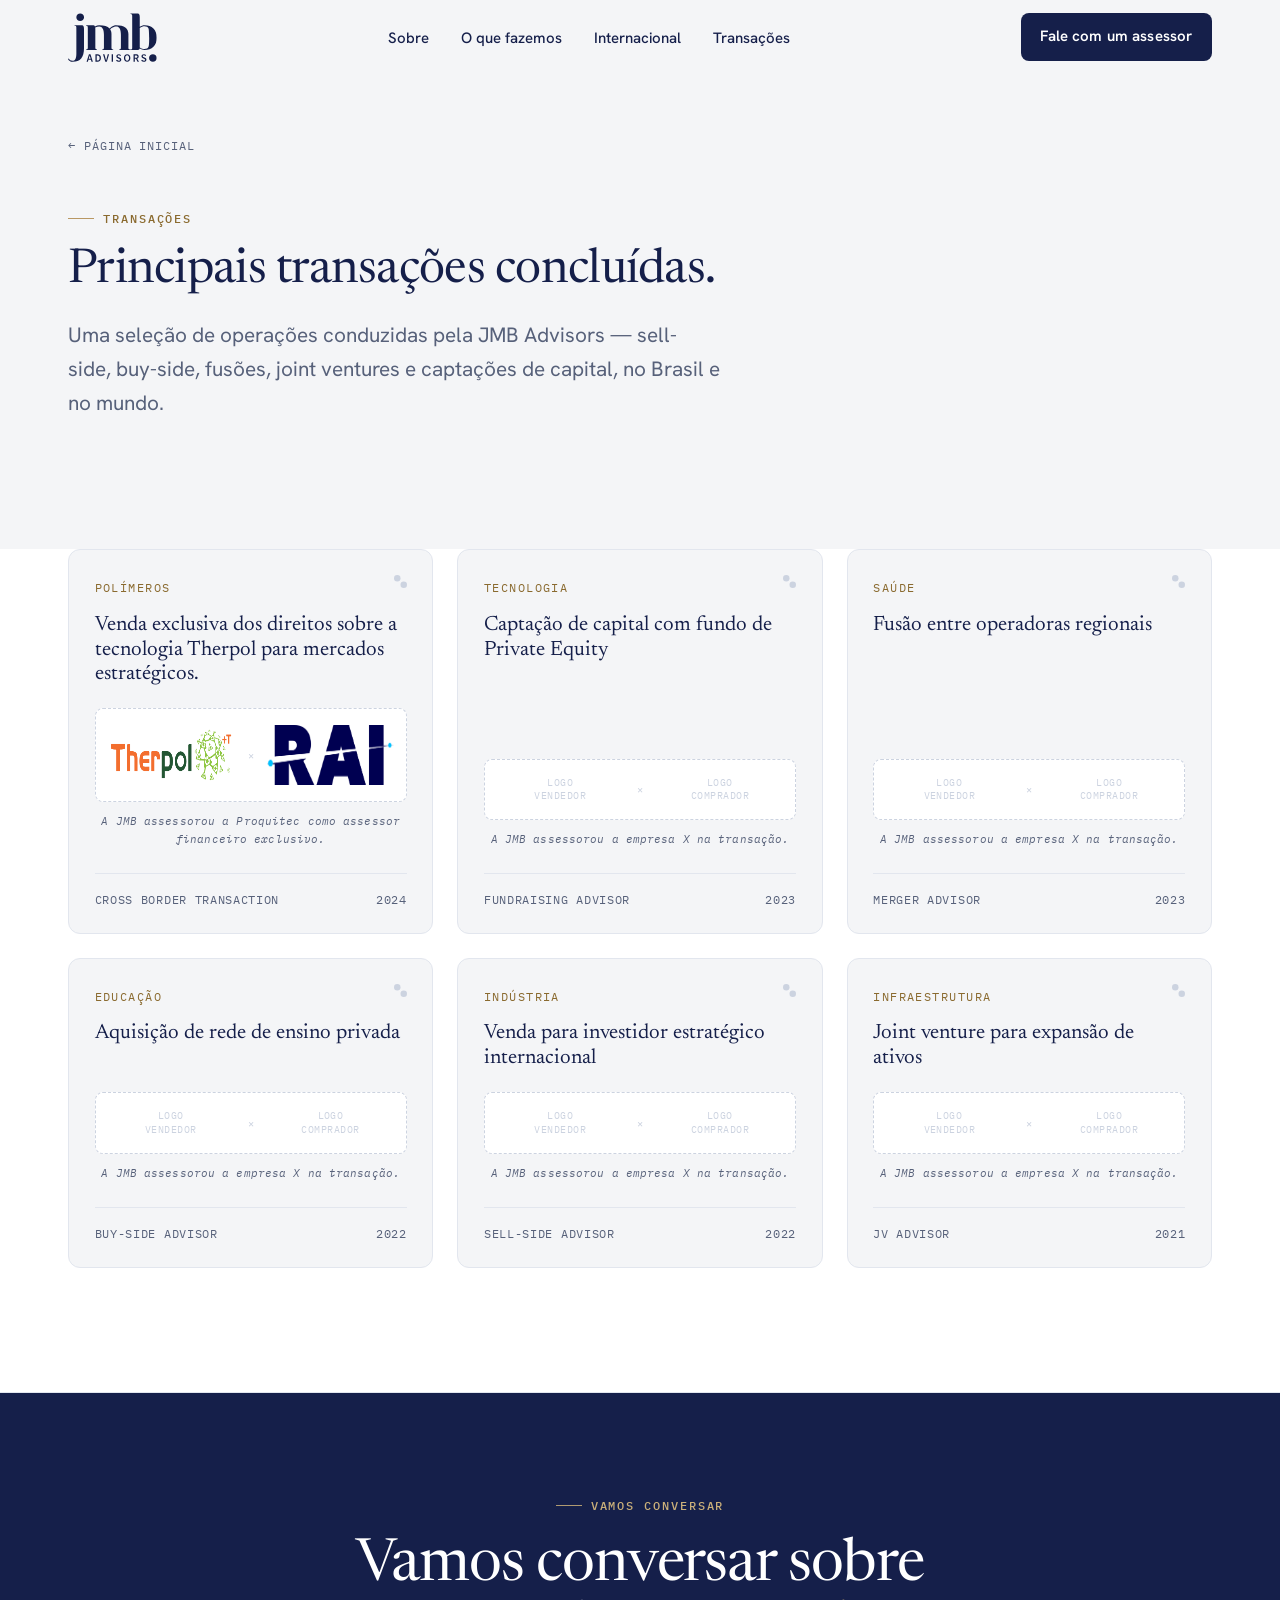
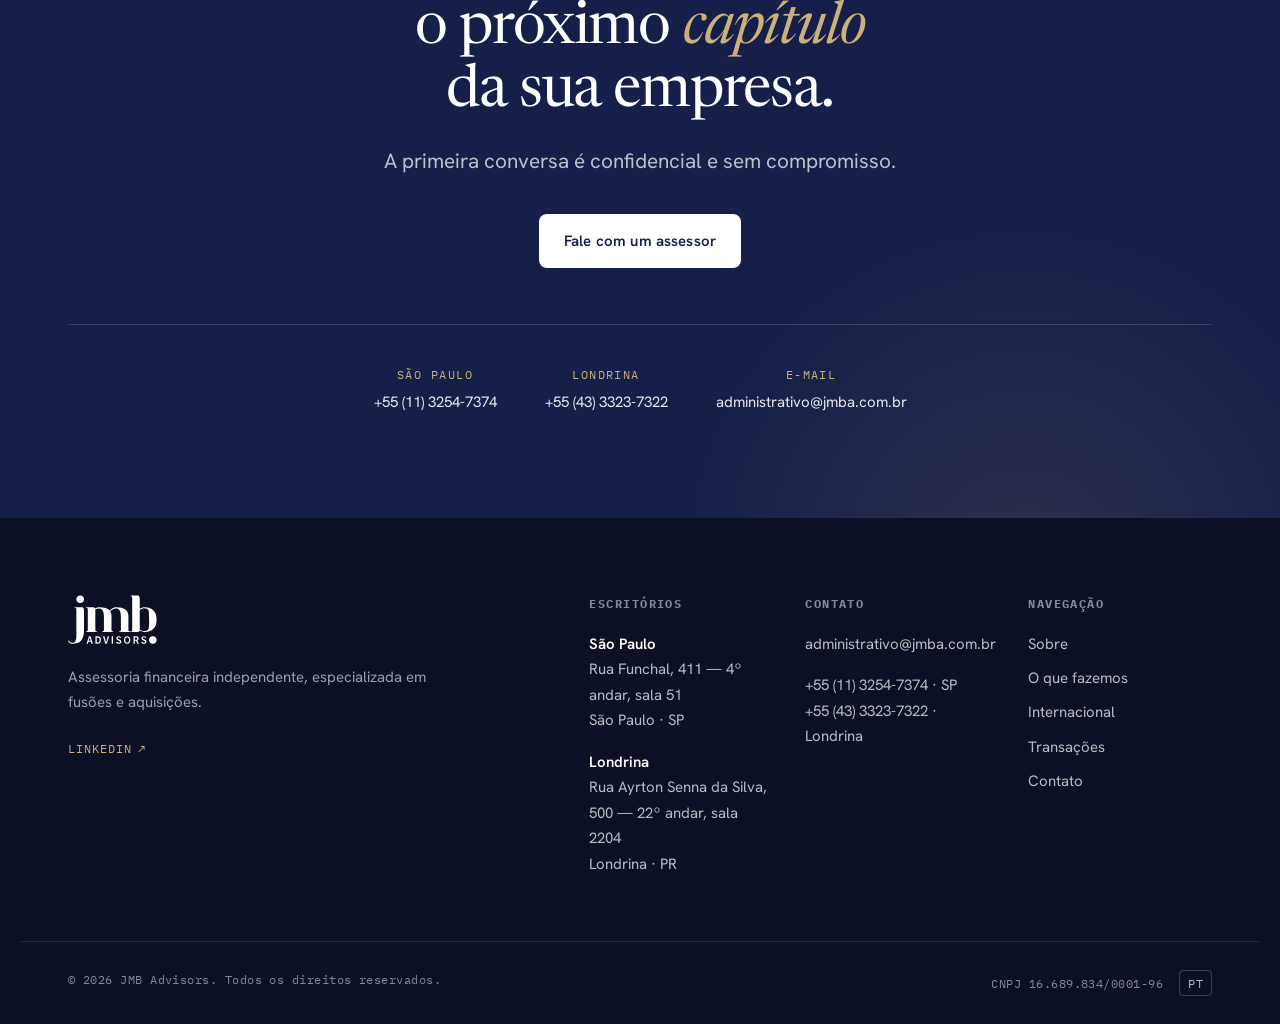
==== transacoes.html @ 34012ab6 "Adiciona foto de fundo full-bleed no bloco inicial do hero - A foto da Ponte Estaiada (assets/img/Po" ====
<!DOCTYPE html>
<html lang="pt-BR">
<head>
  <meta charset="UTF-8" />
  <meta name="viewport" content="width=device-width, initial-scale=1.0" />
  <title>Transações — JMB Advisors</title>
  <meta name="description" content="Principais transações concluídas pela JMB Advisors — sell-side, buy-side, fusões, joint ventures e captações de capital, no Brasil e no mundo." />
  <meta name="theme-color" content="#151F4A" />

  <link rel="icon" href="assets/img/favicon.svg" type="image/svg+xml" />
  <link rel="alternate icon" href="assets/img/favicon.ico" />
  <link rel="apple-touch-icon" href="assets/img/logo-mark-192.png" />

  <meta property="og:type" content="website" />
  <meta property="og:title" content="Transações — JMB Advisors" />
  <meta property="og:description" content="Principais transações concluídas pela JMB Advisors — sell-side, buy-side, fusões, joint ventures e captações de capital." />
  <meta property="og:locale" content="pt_BR" />

  <link rel="preconnect" href="https://fonts.googleapis.com" />
  <link rel="preconnect" href="https://fonts.gstatic.com" crossorigin />
  <link href="https://fonts.googleapis.com/css2?family=Hanken+Grotesk:ital,wght@0,400;0,500;0,600;0,700;1,400&family=IBM+Plex+Mono:wght@400;500&family=Newsreader:ital,opsz,wght@0,6..72,400;0,6..72,500;1,6..72,400;1,6..72,500&display=swap" rel="stylesheet" />

  <link rel="stylesheet" href="assets/css/styles.css?v=46" />
</head>
<body id="top">
  <a class="skip-link" href="#conteudo">Pular para o conteúdo</a>

  <!-- Reusable brand SVGs -->
  <svg width="0" height="0" class="svg-sprite" aria-hidden="true" focusable="false">
    <symbol id="jmb-mark" viewBox="0 0 100 100">
      <circle cx="25" cy="25" r="25" fill="currentColor" />
      <circle cx="75" cy="75" r="25" fill="currentColor" />
    </symbol>
    <symbol id="jmb-wordmark" viewBox="0 90 1462 840">
      <g transform="scale(1,-1) translate(0,-960)" fill="currentColor">
        <path d="M1259.781 242.91c61.411 0 110.607 17.982 147.59 54.286 35.965 35.965 54.286 85.839 54.286 149.625 0 64.125-18.321 114.001-54.286 150.304-36.643 36.304-85.839 54.286-147.59 54.286-25.107 0-55.304-10.179-77.697-24.089v157.090c0 41.393-10.179 62.089-30.875 62.089h-121.804v-7.803c32.232 0 28.161-17.982 28.161-54.286v-478.733c0-6.447 0-12.553 0-17.643 0-7.125-0.339-13.232-1.018-18.321-2.036-12.214-8.482-18.321-27.482-18.321h-5.768c-32.232 0-28.161 17.982-28.161 54.286v201.537c0 95.679-67.179 143.518-201.875 143.518-25.786 0-52.929-9.161-80.75-27.821-9.161-6.786-18.661-14.929-27.821-24.768-32.571 35.286-89.572 52.929-170.661 52.929-22.393 0-45.804-7.125-69.893-21.036-5.089 13.911-13.571 21.036-25.447 21.036h-120.447v-8.143c32.232 0 28.161-17.982 28.161-54.286v-282.965c0-36.304 2.375-54.286-28.161-54.286v-7.803h180.161v7.803c-28.839 0-28.161 17.982-28.161 54.286v283.305c0 9.161-0.679 17.303-1.697 24.429 21.715 13.232 43.429 19.679 65.821 19.679 51.571 0 77.697-48.179 77.697-139.107v-188.304c0-36.304 1.697-54.286-28.161-54.286v-7.803h180.501v7.803c-30.197 0-28.161 17.982-28.161 54.286v201.537c0 32.232-6.107 54.965-21.036 75.661 3.393 4.411 12.214 13.911 22.732 21.715 25.786 19 49.197 27.143 76 27.143 51.571 0 77.697-43.429 77.697-139.107v-186.947c0-36.304 2.714-54.286-28.161-54.286v-7.803h310.108c14.25 0 25.786 10.179 28.161 23.75 22.732-14.25 52.929-24.429 78.036-24.429zM1259.781 634.447c33.589 0 56.321-11.197 68.197-40.715 6.107-16.625 9.161-146.911 9.161-146.911 0-84.822-3.053-130.625-9.161-146.911-11.875-29.518-34.607-40.715-68.197-40.715-23.071 0-53.268 11.197-77.697 26.465v322.323c24.429 15.268 54.625 26.465 77.697 26.465zM232.42 650.732h-125.197v-7.803c35.965 0 30.536-21.036 30.536-58.018v-401.376c-1.357-84.143-22.732-117.733-63.447-117.733-32.571 0-47.5 13.911-59.715 37.321l-14.589-7.125c13.911-30.875 39.018-46.482 74.983-46.482 63.447 0 110.947 17.982 142.161 54.286s46.821 96.697 46.821 173.375v307.394c0 42.071-10.518 66.161-31.554 66.161zM345.063 172.338l-39.357-120.786h21.715l9.5 32.571h40.715l9.5-32.571h22.393l-39.357 120.786h-25.107zM342.010 101.087l4.411 14.589c3.732 12.893 7.464 26.465 10.857 39.697h0.679c3.393-13.232 7.125-27.143 10.857-39.697l4.411-14.589h-31.215zM484.171 172.338h-32.232v-120.786h33.25c35.625 0 57.679 20.697 57.679 60.733s-21.715 60.054-58.697 60.054zM482.814 69.195h-9.5v85.839h9.5c24.429 0 38.339-12.893 38.339-42.411 0-29.857-13.911-43.429-38.339-43.429zM638.547 111.605c-3.732-13.571-6.447-25.447-10.518-39.357h-0.679c-4.071 13.911-6.786 25.786-10.857 39.357l-16.965 60.733h-22.732l37.661-120.786h25.107l37.321 120.786h-22.053l-16.286-60.733zM719.636 172.338h21.375v-120.786h-21.375v120.786zM853.654 118.052l-16.286 6.786c-9.839 4.071-19.339 7.464-19.339 16.965 0 8.821 7.464 14.25 19 14.25 10.179 0 18.321-3.732 26.125-10.179l10.857 13.571c-9.5 9.5-23.071 15.268-36.982 15.268-23.75 0-40.715-14.589-40.715-33.929 0-17.643 12.553-27.143 24.429-32.232l16.625-7.125c10.857-4.75 18.661-7.803 18.661-17.643 0-9.5-7.464-15.607-21.036-15.607-11.197 0-22.732 5.429-31.215 13.571l-12.553-14.589c11.536-11.197 27.143-17.643 43.429-17.643 27.143 0 43.429 16.286 43.429 35.625 0 17.643-10.179 26.803-24.429 32.911zM974.44 174.713c-31.215 0-53.268-23.071-53.268-62.089s21.715-63.107 53.268-63.107c31.554 0 53.268 24.089 53.268 63.107s-21.715 62.089-53.268 62.089zM974.44 68.177c-19 0-31.215 17.303-31.215 44.447 0 26.803 12.214 43.429 31.215 43.429s31.215-16.286 31.215-43.429c0-27.143-12.214-44.447-31.215-44.447zM1164.441 136.713c0 26.803-19.339 35.625-44.107 35.625h-40.715v-120.786h21.375v47.161h18.321l26.125-47.161h24.089l-28.839 50.215c14.25 5.429 23.75 16.286 23.75 34.947zM1117.959 116.016h-17.303v39.357h17.303c16.286 0 25.447-4.75 25.447-18.661s-8.821-20.697-25.447-20.697zM1267.923 118.052l-16.286 6.786c-9.839 4.071-19.339 7.464-19.339 16.965 0 8.821 7.464 14.25 19 14.25 10.179 0 18.321-3.732 26.125-10.179l10.857 13.571c-9.5 9.5-23.071 15.268-36.982 15.268-23.75 0-40.715-14.589-40.715-33.929 0-17.643 12.553-27.143 24.429-32.232l16.625-7.125c10.857-4.75 18.661-7.803 18.661-17.643 0-9.5-7.464-15.607-21.036-15.607-11.197 0-22.732 5.429-31.215 13.571l-12.553-14.589c11.536-11.197 27.143-17.643 43.429-17.643 27.143 0 43.429 16.286 43.429 35.625 0 17.643-10.179 26.803-24.429 32.911zM200.867 846.501c-17.982 0-32.911-6.107-45.125-18.661-12.214-12.214-18.321-27.143-18.321-44.786 0-17.303 6.107-32.232 18.321-44.447s27.143-18.661 45.125-18.661c17.303 0 32.232 6.107 44.786 18.661 12.214 12.214 18.661 27.143 18.661 44.447s-6.107 32.232-18.661 44.786c-12.553 12.553-27.482 18.661-44.786 18.661zM1398.549 176.070c-17.982 0-32.911-6.107-45.125-18.661-12.214-12.214-18.321-27.143-18.321-44.786 0-17.303 6.107-32.232 18.321-44.447s27.143-18.661 45.125-18.661c17.303 0 32.232 6.107 44.786 18.661 12.214 12.214 18.661 27.143 18.661 44.447s-6.107 32.232-18.661 44.786c-12.553 12.214-27.482 18.661-44.786 18.661z" />
      </g>
    </symbol>
  </svg>

  <!-- ============ HEADER ============ -->
  <header class="site-header" data-header>
    <div class="container site-header__inner">
      <a class="brand" href="index.html" aria-label="JMB Advisors — início">
        <svg class="brand__wordmark" role="img" aria-label="JMB Advisors"><use href="#jmb-wordmark" /></svg>
      </a>

      <nav class="nav" aria-label="Navegação principal">
        <ul class="nav__list">
          <li><a href="index.html#sobre">Sobre</a></li>
          <li><a href="index.html#servicos">O que fazemos</a></li>
          <li><a href="index.html#internacional">Internacional</a></li>
          <li><a href="transacoes.html" aria-current="page">Transações</a></li>
        </ul>
      </nav>

      <div class="site-header__actions">
        <a class="btn btn--primary btn--sm" href="index.html#contato">Fale com um assessor</a>
        <button class="menu-toggle" data-menu-toggle aria-expanded="false" aria-controls="mobile-nav" aria-label="Abrir menu">
          <span></span><span></span>
        </button>
      </div>
    </div>
  </header>

  <!-- ============ MOBILE NAV ============ -->
  <div class="mobile-nav" id="mobile-nav" data-mobile-nav hidden>
    <nav aria-label="Navegação móvel">
      <ul>
        <li><a href="index.html#sobre">Sobre</a></li>
        <li><a href="index.html#servicos">O que fazemos</a></li>
        <li><a href="index.html#internacional">Internacional</a></li>
        <li><a href="transacoes.html" aria-current="page">Transações</a></li>
        <li><a href="index.html#contato">Contato</a></li>
      </ul>
      <a class="btn btn--primary" href="index.html#contato" data-menu-close>Fale com um assessor</a>
    </nav>
  </div>

  <main id="conteudo">
    <!-- ============ PAGE HERO ============ -->
    <section class="page-hero">
      <div class="container">
        <a class="page-hero__back reveal" href="index.html"><span aria-hidden="true">←</span> Página inicial</a>
        <header class="section__head reveal">
          <p class="eyebrow">Transações</p>
          <h1 class="section__title">Principais transações concluídas.</h1>
          <p class="section__lede">Uma seleção de operações conduzidas pela JMB Advisors — sell-side, buy-side, fusões, joint ventures e captações de capital, no Brasil e no mundo.</p>
        </header>
      </div>
    </section>

    <!-- ============ TRANSACTIONS / TOMBSTONES ============ -->
    <section class="section transactions transactions--page">
      <div class="container">
        <ul class="tombstones">
          <li class="tombstone reveal">
            <p class="tombstone__sector">Polímeros</p>
            <p class="tombstone__deal">Venda exclusiva dos direitos sobre a tecnologia Therpol para mercados estratégicos.</p>
            <div class="tombstone__logos">
              <div class="tombstone__logo-slot tombstone__logo-slot--product">
                <img src="assets/img/Therpol.png" alt="Therpol" loading="lazy" class="tombstone__logo-main">
              </div>
              <span class="tombstone__logos-sep" aria-hidden="true">×</span>
              <div class="tombstone__logo-slot">
                <img src="assets/img/RAI%20Logo.png" alt="RAI" loading="lazy">
              </div>
            </div>
            <p class="tombstone__caption">A JMB assessorou a Proquitec como assessor financeiro exclusivo.</p>
            <div class="tombstone__foot">
              <span class="tombstone__role">Cross border transaction</span>
              <span class="tombstone__year">2024</span>
            </div>
            <svg class="tombstone__seal" aria-hidden="true"><use href="#jmb-mark" /></svg>
          </li>
          <li class="tombstone reveal">
            <p class="tombstone__sector">Tecnologia</p>
            <p class="tombstone__deal">Captação de capital com fundo de Private Equity</p>
            <div class="tombstone__logos">
              <span class="tombstone__logo-slot">Logo<br />vendedor</span>
              <span class="tombstone__logos-sep" aria-hidden="true">×</span>
              <span class="tombstone__logo-slot">Logo<br />comprador</span>
            </div>
            <p class="tombstone__caption">A JMB assessorou a empresa X na transação.</p>
            <div class="tombstone__foot">
              <span class="tombstone__role">Fundraising advisor</span>
              <span class="tombstone__year">2023</span>
            </div>
            <svg class="tombstone__seal" aria-hidden="true"><use href="#jmb-mark" /></svg>
          </li>
          <li class="tombstone reveal">
            <p class="tombstone__sector">Saúde</p>
            <p class="tombstone__deal">Fusão entre operadoras regionais</p>
            <div class="tombstone__logos">
              <span class="tombstone__logo-slot">Logo<br />vendedor</span>
              <span class="tombstone__logos-sep" aria-hidden="true">×</span>
              <span class="tombstone__logo-slot">Logo<br />comprador</span>
            </div>
            <p class="tombstone__caption">A JMB assessorou a empresa X na transação.</p>
            <div class="tombstone__foot">
              <span class="tombstone__role">Merger advisor</span>
              <span class="tombstone__year">2023</span>
            </div>
            <svg class="tombstone__seal" aria-hidden="true"><use href="#jmb-mark" /></svg>
          </li>
          <li class="tombstone reveal">
            <p class="tombstone__sector">Educação</p>
            <p class="tombstone__deal">Aquisição de rede de ensino privada</p>
            <div class="tombstone__logos">
              <span class="tombstone__logo-slot">Logo<br />vendedor</span>
              <span class="tombstone__logos-sep" aria-hidden="true">×</span>
              <span class="tombstone__logo-slot">Logo<br />comprador</span>
            </div>
            <p class="tombstone__caption">A JMB assessorou a empresa X na transação.</p>
            <div class="tombstone__foot">
              <span class="tombstone__role">Buy-side advisor</span>
              <span class="tombstone__year">2022</span>
            </div>
            <svg class="tombstone__seal" aria-hidden="true"><use href="#jmb-mark" /></svg>
          </li>
          <li class="tombstone reveal">
            <p class="tombstone__sector">Indústria</p>
            <p class="tombstone__deal">Venda para investidor estratégico internacional</p>
            <div class="tombstone__logos">
              <span class="tombstone__logo-slot">Logo<br />vendedor</span>
              <span class="tombstone__logos-sep" aria-hidden="true">×</span>
              <span class="tombstone__logo-slot">Logo<br />comprador</span>
            </div>
            <p class="tombstone__caption">A JMB assessorou a empresa X na transação.</p>
            <div class="tombstone__foot">
              <span class="tombstone__role">Sell-side advisor</span>
              <span class="tombstone__year">2022</span>
            </div>
            <svg class="tombstone__seal" aria-hidden="true"><use href="#jmb-mark" /></svg>
          </li>
          <li class="tombstone reveal">
            <p class="tombstone__sector">Infraestrutura</p>
            <p class="tombstone__deal">Joint venture para expansão de ativos</p>
            <div class="tombstone__logos">
              <span class="tombstone__logo-slot">Logo<br />vendedor</span>
              <span class="tombstone__logos-sep" aria-hidden="true">×</span>
              <span class="tombstone__logo-slot">Logo<br />comprador</span>
            </div>
            <p class="tombstone__caption">A JMB assessorou a empresa X na transação.</p>
            <div class="tombstone__foot">
              <span class="tombstone__role">JV advisor</span>
              <span class="tombstone__year">2021</span>
            </div>
            <svg class="tombstone__seal" aria-hidden="true"><use href="#jmb-mark" /></svg>
          </li>
        </ul>
      </div>
    </section>

    <!-- ============ CTA ============ -->
    <section class="cta" id="contato">
      <div class="container cta__inner">
        <p class="eyebrow eyebrow--light reveal">Vamos conversar</p>
        <h2 class="cta__title reveal">Vamos conversar sobre o próximo <em>capítulo</em> da sua empresa.</h2>
        <p class="cta__lede reveal">A primeira conversa é confidencial e sem compromisso.</p>
        <a class="btn btn--light reveal" href="mailto:administrativo@jmba.com.br">Fale com um assessor</a>

        <ul class="cta__contacts reveal">
          <li>
            <span class="cta__city">São Paulo</span>
            <a href="tel:+551132547374">+55 (11) 3254-7374</a>
          </li>
          <li>
            <span class="cta__city">Londrina</span>
            <a href="tel:+554333237322">+55 (43) 3323-7322</a>
          </li>
          <li>
            <span class="cta__city">E-mail</span>
            <a href="mailto:administrativo@jmba.com.br">administrativo@jmba.com.br</a>
          </li>
        </ul>
      </div>
    </section>
  </main>

  <!-- ============ FOOTER ============ -->
  <footer class="site-footer">
    <div class="container site-footer__inner">
      <div class="site-footer__brand">
        <svg class="footer__wordmark" role="img" aria-label="JMB Advisors"><use href="#jmb-wordmark" /></svg>
        <p class="site-footer__tag">Assessoria financeira independente, especializada em fusões e aquisições.</p>
        <a class="site-footer__linkedin" href="https://www.linkedin.com/company/jmb-advisors/" target="_blank" rel="noopener">
          LinkedIn <span aria-hidden="true">↗</span>
        </a>
      </div>

      <div class="site-footer__cols">
        <div class="footer-col">
          <h3 class="footer-col__title">Escritórios</h3>
          <address class="footer-col__body">
            <p><strong>São Paulo</strong><br />Rua Funchal, 411 — 4º andar, sala 51<br />São Paulo · SP</p>
            <p><strong>Londrina</strong><br />Rua Ayrton Senna da Silva, 500 — 22º andar, sala 2204<br />Londrina · PR</p>
          </address>
        </div>
        <div class="footer-col">
          <h3 class="footer-col__title">Contato</h3>
          <div class="footer-col__body">
            <p><a href="mailto:administrativo@jmba.com.br">administrativo@jmba.com.br</a></p>
            <p><a href="tel:+551132547374">+55 (11) 3254-7374</a> · SP<br /><a href="tel:+554333237322">+55 (43) 3323-7322</a> · Londrina</p>
          </div>
        </div>
        <div class="footer-col">
          <h3 class="footer-col__title">Navegação</h3>
          <ul class="footer-col__body footer-nav">
            <li><a href="index.html#sobre">Sobre</a></li>
            <li><a href="index.html#servicos">O que fazemos</a></li>
            <li><a href="index.html#internacional">Internacional</a></li>
            <li><a href="transacoes.html" aria-current="page">Transações</a></li>
            <li><a href="index.html#contato">Contato</a></li>
          </ul>
        </div>
      </div>
    </div>

    <div class="container site-footer__bottom">
      <p>© 2026 JMB Advisors. Todos os direitos reservados.</p>
      <p class="site-footer__meta">CNPJ 16.689.834/0001-96 <span class="lang">PT</span></p>
    </div>
  </footer>

  <script src="assets/js/main.js?v=5" defer></script>
</body>
</html>
---- assets/css/styles.css ----
/* =====================================================================
   JMB Advisors — 2026 redesign
   Design language: light & sophisticated · navy anchor · restrained brass
   Type: Newsreader (display serif) · Hanken Grotesk (sans) · IBM Plex Mono
   ===================================================================== */

/* ---------- Tokens ---------- */
:root {
  --ink: #151f4a;        /* brand navy */
  --ink-soft: #232c4b;   /* body text */
  --midnight: #0b1025;   /* deepest navy */
  --paper: #f4f5f7;      /* page background */
  --surface: #ffffff;    /* cards / bands */
  --mist: #e2e6ee;       /* hairlines */
  --mist-strong: #ccd3e0;
  --slate: #57617a;      /* secondary text */
  --brass: #b0894a;      /* accent — decorative (lines, dots, hover) */
  --brass-text: #8a6a2f; /* accent for small text on light — AA compliant */
  --brass-tint: #cbb07a; /* accent on dark backgrounds */

  --font-display: "Newsreader", Georgia, "Times New Roman", serif;
  --font-sans: "Hanken Grotesk", system-ui, -apple-system, Segoe UI, Roboto, sans-serif;
  --font-mono: "IBM Plex Mono", ui-monospace, "SFMono-Regular", Menlo, monospace;

  --fs-hero: clamp(2.6rem, 1.35rem + 5vw, 5.25rem);
  --fs-h2: clamp(1.9rem, 1.2rem + 2.4vw, 3rem);
  --fs-h3: 1.375rem;
  --fs-lede: clamp(1.1rem, 1.02rem + 0.5vw, 1.3rem);
  --fs-body: 1.0625rem;
  --fs-sm: 0.9375rem;
  --fs-label: 0.75rem;

  --container: 1240px;
  --pad-inline: clamp(1.25rem, 0.5rem + 3.5vw, 3rem);
  --space-section: clamp(4.5rem, 3rem + 6vw, 8rem);

  --radius-card: 12px;
  --radius-btn: 8px;
  --header-h: 74px;

  --ease: cubic-bezier(0.22, 0.61, 0.36, 1);
  --shadow-card: 0 1px 2px rgba(21, 31, 74, 0.04), 0 12px 34px -18px rgba(21, 31, 74, 0.22);
}

/* ---------- Reset & base ---------- */
*, *::before, *::after { box-sizing: border-box; }
* { margin: 0; }

html { -webkit-text-size-adjust: 100%; scroll-behavior: smooth; }

body {
  font-family: var(--font-sans);
  font-size: var(--fs-body);
  line-height: 1.65;
  color: var(--ink-soft);
  background: var(--paper);
  -webkit-font-smoothing: antialiased;
  text-rendering: optimizeLegibility;
  overflow-x: clip;
}

img, svg { display: block; max-width: 100%; }
a { color: inherit; text-decoration: none; }
ul, ol { list-style: none; padding: 0; }
button { font: inherit; color: inherit; cursor: pointer; background: none; border: none; }
:focus-visible { outline: 2px solid var(--brass); outline-offset: 3px; border-radius: 2px; }
::selection { background: var(--ink); color: #fff; }

.svg-sprite { position: absolute; width: 0; height: 0; overflow: hidden; }

.skip-link {
  position: fixed; top: -100px; left: 1rem; z-index: 200;
  background: var(--ink); color: #fff; padding: 0.7rem 1.1rem;
  border-radius: var(--radius-btn); font-size: var(--fs-sm);
  transition: top 0.2s var(--ease);
}
.skip-link:focus { top: 1rem; }

/* ---------- Layout ---------- */
.container {
  width: 100%;
  max-width: var(--container);
  margin-inline: auto;
  padding-inline: var(--pad-inline);
}
.section { padding-block: var(--space-section); }

/* ---------- Typography helpers ---------- */
.eyebrow {
  font-family: var(--font-mono);
  font-size: var(--fs-label);
  font-weight: 500;
  letter-spacing: 0.16em;
  text-transform: uppercase;
  color: var(--brass-text);
  display: inline-flex;
  align-items: center;
  gap: 0.75em;
}
.eyebrow::before {
  content: "";
  width: 26px; height: 1px;
  background: var(--brass);
  display: inline-block;
  opacity: 0.85;
}
.eyebrow--light { color: var(--brass-tint); }
.eyebrow--light::before { background: var(--brass-tint); }
.eyebrow__sep { opacity: 0.5; }

.section__head { max-width: 46rem; margin-bottom: clamp(2.5rem, 5vw, 4rem); }
.section__title {
  font-family: var(--font-display);
  font-weight: 400;
  font-size: var(--fs-h2);
  line-height: 1.08;
  letter-spacing: -0.015em;
  color: var(--ink);
  margin-top: 1.1rem;
  text-wrap: balance;
}
.section__title em { font-style: italic; color: var(--brass); }
.section__lede {
  font-size: var(--fs-lede);
  color: var(--slate);
  margin-top: 1.25rem;
  max-width: 42rem;
  text-wrap: pretty;
}
.section__head--split {
  display: flex; justify-content: space-between; align-items: flex-end;
  gap: 2rem; max-width: none;
}
.section__note {
  font-family: var(--font-mono);
  font-size: var(--fs-label);
  color: var(--slate);
  max-width: 18rem;
  line-height: 1.6;
  padding-left: 1rem;
  border-left: 2px solid var(--mist-strong);
}

/* ---------- Buttons ---------- */
.btn {
  --btn-bg: var(--ink);
  --btn-fg: #fff;
  display: inline-flex; align-items: center; gap: 0.55em;
  font-family: var(--font-sans);
  font-size: var(--fs-sm);
  font-weight: 600;
  letter-spacing: 0.01em;
  padding: 0.85rem 1.5rem;
  border-radius: var(--radius-btn);
  background: var(--btn-bg);
  color: var(--btn-fg);
  border: 1px solid transparent;
  transition: transform 0.35s var(--ease), background 0.3s var(--ease),
              box-shadow 0.35s var(--ease), color 0.3s var(--ease), border-color 0.3s var(--ease);
  will-change: transform;
}
.btn--sm { padding: 0.65rem 1.15rem; }
.btn--primary:hover { background: #1d2a63; transform: translateY(-2px); box-shadow: 0 14px 30px -14px rgba(21, 31, 74, 0.55); }
.btn--ghost {
  background: transparent; color: var(--ink);
  border-color: var(--mist-strong);
}
.btn--ghost:hover { border-color: var(--ink); transform: translateY(-2px); }
.btn--light { --btn-bg: #fff; --btn-fg: var(--ink); }
.btn--light:hover { background: var(--brass-tint); transform: translateY(-2px); }
.btn__arrow { transition: transform 0.35s var(--ease); }
.btn:hover .btn__arrow { transform: translateX(4px); }

/* ---------- Header ---------- */
.site-header {
  position: fixed; inset: 0 0 auto 0; z-index: 100;
  transition: background 0.4s var(--ease), box-shadow 0.4s var(--ease), border-color 0.4s var(--ease);
  border-bottom: 1px solid transparent;
}
.site-header.is-scrolled {
  background: rgba(244, 245, 247, 0.82);
  backdrop-filter: saturate(1.4) blur(14px);
  -webkit-backdrop-filter: saturate(1.4) blur(14px);
  border-bottom-color: var(--mist);
}
/* Light type while the header floats over the hero photo band, unscrolled */
.site-header--on-photo:not(.is-scrolled) .brand { color: #fff; }
.site-header--on-photo:not(.is-scrolled) .nav__list a { color: rgba(255, 255, 255, 0.92); }
.site-header--on-photo:not(.is-scrolled) .nav__list a:hover { color: var(--brass-tint); }
.site-header--on-photo:not(.is-scrolled) .nav__list a::after { background: var(--brass-tint); }
.site-header--on-photo:not(.is-scrolled) .menu-toggle span { background: #fff; }
.site-header__inner {
  display: flex; align-items: center; justify-content: space-between;
  gap: 1.5rem; height: var(--header-h);
}
.brand { color: var(--ink); display: inline-flex; align-items: center; }
.brand__wordmark { height: 30px; aspect-ratio: 1462 / 840; width: auto; transition: opacity 0.2s var(--ease); }
@media (min-width: 821px) {
  .brand__wordmark { height: 51px; } /* +70% on desktop; mobile/tablet keep 30px */
}
.brand:hover { opacity: 0.78; }

.nav__list { display: flex; gap: clamp(1.25rem, 2.5vw, 2.5rem); }
.nav__list a {
  position: relative;
  font-size: var(--fs-sm);
  font-weight: 500;
  color: var(--ink);
  padding-block: 0.4rem;
  transition: color 0.25s var(--ease);
}
.nav__list a::after {
  content: ""; position: absolute; left: 0; bottom: 0;
  width: 100%; height: 1.5px; background: var(--brass);
  transform: scaleX(0); transform-origin: left; transition: transform 0.3s var(--ease);
}
.nav__list a:hover { color: var(--brass); }
.nav__list a:hover::after { transform: scaleX(1); }

.site-header__actions { display: flex; align-items: center; gap: 1rem; }

.menu-toggle { display: none; width: 42px; height: 42px; position: relative; }
.menu-toggle span {
  position: absolute; left: 9px; right: 9px; height: 1.5px; background: var(--ink);
  transition: transform 0.3s var(--ease), opacity 0.3s var(--ease);
}
.menu-toggle span:nth-child(1) { top: 16px; }
.menu-toggle span:nth-child(2) { bottom: 16px; }
.menu-toggle[aria-expanded="true"] span:nth-child(1) { transform: translateY(4.5px) rotate(45deg); }
.menu-toggle[aria-expanded="true"] span:nth-child(2) { transform: translateY(-4.5px) rotate(-45deg); }

/* ---------- Mobile nav ---------- */
.mobile-nav {
  position: fixed; inset: 0; z-index: 90;
  background: var(--paper);
  padding: calc(var(--header-h) + 2rem) var(--pad-inline) 2rem;
  display: flex; flex-direction: column;
  opacity: 0; transform: translateY(-8px); pointer-events: none;
  transition: opacity 0.3s var(--ease), transform 0.3s var(--ease);
}
.mobile-nav[hidden] { display: none; }
.mobile-nav.is-open { opacity: 1; transform: none; pointer-events: auto; }
.mobile-nav ul { display: flex; flex-direction: column; gap: 0.25rem; margin-bottom: 2rem; }
.mobile-nav ul a {
  font-family: var(--font-display);
  font-size: 1.9rem; color: var(--ink);
  padding: 0.7rem 0; display: block;
  border-bottom: 1px solid var(--mist);
}
.mobile-nav .btn { align-self: flex-start; }

/* ---------- Hero ---------- */
.hero {
  position: relative;
  padding-bottom: clamp(3.5rem, 7vw, 6rem);
}

/* Full-bleed photo band behind the headline + carousel */
.hero__intro {
  position: relative;
  overflow: hidden;
  padding-top: calc(var(--header-h) + clamp(2.5rem, 7vw, 6rem));
  padding-bottom: clamp(3rem, 7vw, 5.5rem);
}
.hero__intro-bg { position: absolute; inset: 0; z-index: 0; background: var(--midnight); }
.hero__intro-bg img {
  width: 100%; height: 100%;
  object-fit: cover; object-position: 50% 30%;
}
.hero__intro-scrim {
  position: absolute; inset: 0;
  background:
    linear-gradient(180deg, rgba(9, 13, 33, 0.86) 0%, rgba(11, 16, 37, 0.78) 45%, rgba(9, 13, 33, 0.9) 100%),
    radial-gradient(120% 70% at 8% 0%, rgba(176, 137, 74, 0.16), transparent 55%);
}
.hero__intro .hero__inner { position: relative; z-index: 1; }
.hero__intro .eyebrow { color: var(--brass-tint); }
.hero__intro .eyebrow::before { background: var(--brass-tint); }
.hero__intro .hero__title { color: #fff; }
.hero__intro .hero__title em { color: var(--brass-tint); }
.hero__intro .hero__lede { color: rgba(255, 255, 255, 0.76); }
.hero__intro .hero__proof { color: rgba(255, 255, 255, 0.72); border-top-color: rgba(255, 255, 255, 0.18); }
.hero__intro .proof__mark { color: var(--brass-tint); }
.hero__intro .btn--ghost { color: #fff; border-color: rgba(255, 255, 255, 0.35); }
.hero__intro .btn--ghost:hover { border-color: #fff; }

.hero__inner {
  display: grid;
  grid-template-columns: minmax(0, 1fr);
  gap: clamp(2.5rem, 6vw, 4rem);
  align-items: center;
}
@media (min-width: 1024px) {
  .hero__inner { grid-template-columns: minmax(0, 1fr) minmax(320px, 380px); }
}
.hero__copy { max-width: 46rem; }

/* Hero tombstone carousel — "cortina" of proof beside the headline.
   Dark glass panel, deliberately set apart from the light page surface. */
.hero__tombstones { display: flex; flex-direction: column; gap: 1.35rem; }
.hero-carousel {
  position: relative;
  overflow: hidden;
  border-radius: var(--radius-card);
  background:
    radial-gradient(120% 85% at 100% 0%, rgba(176, 137, 74, 0.22), transparent 55%),
    linear-gradient(155deg, #1a2555 0%, var(--ink) 46%, var(--midnight) 100%);
  border: 1px solid rgba(255, 255, 255, 0.08);
  box-shadow: 0 30px 70px -26px rgba(11, 16, 37, 0.6), inset 0 1px 0 rgba(255, 255, 255, 0.06);
  padding: clamp(1.75rem, 3vw, 2.25rem) clamp(1.5rem, 2.5vw, 2rem) clamp(1.6rem, 2.5vw, 1.9rem);
  transition: transform 0.5s var(--ease), box-shadow 0.5s var(--ease);
}
.hero-carousel:hover { transform: translateY(-3px); box-shadow: 0 38px 84px -22px rgba(11, 16, 37, 0.68), inset 0 1px 0 rgba(255, 255, 255, 0.08); }
.hero-carousel__watermark {
  position: absolute; right: -12%; bottom: -18%;
  width: 62%; height: auto; aspect-ratio: 1;
  color: rgba(255, 255, 255, 0.045);
  pointer-events: none;
}
.hero-carousel__viewport { display: grid; position: relative; z-index: 1; }
.hero-carousel__slide {
  grid-area: 1 / 1;
  opacity: 0;
  transform: translateY(16px) scale(0.98);
  filter: blur(6px);
  transition: opacity 1s var(--ease), transform 1s var(--ease), filter 1s var(--ease);
  pointer-events: none;
}
.hero-carousel__slide.is-active {
  opacity: 1;
  transform: translateY(0) scale(1);
  filter: blur(0);
  pointer-events: auto;
  z-index: 1;
}
/* Re-theme the shared .tombstone card for the dark panel */
.hero-carousel .tombstone {
  background: none; border: none; box-shadow: none; padding: 0; min-height: 0;
}
.hero-carousel .tombstone:hover { transform: none; box-shadow: none; border-color: transparent; }
.hero-carousel .tombstone__sector { color: var(--brass-tint); }
.hero-carousel .tombstone__deal { color: #fff; font-size: 1.28rem; }
.hero-carousel .tombstone__logos {
  background: #fff; border: 1px solid rgba(255, 255, 255, 0.65);
  box-shadow: 0 16px 34px -14px rgba(5, 8, 20, 0.55);
}
.hero-carousel .tombstone__logo-slot { color: rgba(21, 31, 74, 0.35); }
.hero-carousel .tombstone__caption { color: rgba(255, 255, 255, 0.62); }
.hero-carousel .tombstone__foot { color: rgba(255, 255, 255, 0.6); border-top-color: rgba(255, 255, 255, 0.14); }
.hero-carousel .tombstone__seal { color: rgba(255, 255, 255, 0.28); }

.hero-carousel__dots { display: flex; gap: 0.4rem; margin-top: clamp(1.4rem, 3vw, 1.85rem); position: relative; z-index: 1; }
.hero-carousel__dots span {
  width: 5px; height: 5px; border-radius: 3px;
  background: rgba(255, 255, 255, 0.22);
  transition: background 0.5s var(--ease), width 0.5s var(--ease);
}
.hero-carousel__dots span.is-active { width: 18px; background: var(--brass-tint); }

.hero-carousel__link {
  align-self: flex-start;
  display: inline-flex; align-items: center; gap: 0.5rem;
  font-family: var(--font-mono);
  font-size: 0.7rem; letter-spacing: 0.08em; text-transform: uppercase;
  color: var(--slate);
  transition: color 0.25s var(--ease), gap 0.25s var(--ease);
}
.hero-carousel__link:hover { color: var(--ink); gap: 0.75rem; }
.hero-carousel__link span { transition: transform 0.25s var(--ease); }
.hero-carousel__link:hover span { transform: translateX(3px); }
@media (max-width: 1023px) {
  .hero-carousel { max-width: 420px; }
}
.hero__title {
  font-family: var(--font-display);
  font-weight: 400;
  font-size: var(--fs-hero);
  line-height: 1.02;
  letter-spacing: -0.02em;
  color: var(--ink);
  margin: 1.4rem 0 0;
  text-wrap: balance;
}
.hero__title em { font-style: italic; color: var(--brass); }
.hero__lede {
  font-size: var(--fs-lede);
  color: var(--slate);
  margin-top: 1.6rem;
  max-width: 34rem;
  text-wrap: pretty;
}
.hero__actions { display: flex; flex-wrap: wrap; gap: 0.9rem; margin-top: 2.2rem; }
.hero__proof {
  display: flex; align-items: center; gap: 0.7rem;
  margin-top: 2.4rem; padding-top: 1.5rem;
  border-top: 1px solid var(--mist);
  font-family: var(--font-mono);
  font-size: var(--fs-label);
  letter-spacing: 0.06em;
  text-transform: uppercase;
  color: var(--slate);
  max-width: 30rem;
}
.proof__mark { width: 14px; height: 14px; color: var(--brass); flex: none; }

/* Hero photo — institutional image with brand-toned scrim, aligned to the
   content container. Kept unpadded itself (see world-map note above) —
   the .container ancestor supplies the inset, not this element. */
.hero__photo {
  position: relative;
  width: 100%;
  margin-top: clamp(2.75rem, 6vw, 4.5rem);
  margin-bottom: clamp(1.25rem, 4vw, 2.75rem);
  aspect-ratio: 2.15 / 1;
  background: var(--midnight);
  border: 1px solid var(--mist);
  border-radius: var(--radius-card);
  box-shadow: var(--shadow-card);
}
@media (max-width: 720px) {
  .hero__photo { aspect-ratio: 4 / 5; }
}
.hero__photo-frame { position: absolute; inset: 0; overflow: hidden; border-radius: var(--radius-card); }
.hero__photo-img {
  position: absolute; inset: 0;
  width: 100%; height: 100%;
  object-fit: cover;
  object-position: 50% 45%;
  filter: grayscale(0.4) saturate(0.85) contrast(1.06) brightness(0.9);
  transform-origin: 50% 45%;
  animation: hero-kenburns 28s ease-in-out infinite alternate;
  will-change: transform;
}
@keyframes hero-kenburns {
  from { transform: scale(1); }
  to { transform: scale(1.09); }
}

/* Trajectory panel — floats over the lower half of the hero photo */
.hero__stats-panel {
  position: absolute;
  left: 50%;
  top: 50%;
  transform: translateX(-50%);
  width: calc(100% - 2 * clamp(0.875rem, 2.5vw, 1.5rem));
  scroll-margin-top: var(--header-h);
  background: rgba(255, 255, 255, 0.50);
  backdrop-filter: blur(9px) saturate(1.6);
  -webkit-backdrop-filter: blur(6px) saturate(1.6);
  border: 1px solid rgba(255, 255, 255, 0.6);
  border-radius: var(--radius-card);
  box-shadow: 0 24px 60px -24px rgba(11, 16, 37, 0.45);
  padding: clamp(1.5rem, 2.8vw, 2.25rem) clamp(1.5rem, 2.8vw, 2.5rem) clamp(0.875rem, 2.5vw, 1.5rem);
}
/* Light type on the translucent panel, for contrast against the photo. */
.hero__stats-panel .eyebrow { color: #fff; }
.hero__stats-panel .eyebrow::before { background: rgba(255, 255, 255, 0.8); }
.hero__stats-panel .stat__num { color: ##151B29; }
.hero__stats-panel .stat__label { color: rgba(0, 27, 77, 0.88); }
.hero__stats-panel .stat + .stat::before { background: rgba(255, 255, 255, 0.35); }

.hero__scroll {
  display: inline-flex; align-items: center; gap: 0.75rem;
  margin-top: clamp(1rem, 2.5vw, 1.75rem);
  font-family: var(--font-mono);
  font-size: 0.7rem; letter-spacing: 0.18em; text-transform: uppercase;
  color: var(--slate);
}
.hero__scroll-line { width: 46px; height: 1px; background: var(--mist-strong); position: relative; overflow: hidden; }
.hero__scroll-line::after {
  content: ""; position: absolute; inset: 0; width: 40%; background: var(--brass);
  animation: scrollcue 2.4s var(--ease) infinite;
}
@keyframes scrollcue { 0% { transform: translateX(-100%); } 60%, 100% { transform: translateX(260%); } }

/* ---------- Stats grid (inside hero__stats-panel) ---------- */
.stats__grid {
  display: grid; grid-template-columns: repeat(4, 1fr);
  margin-top: 1.25rem;
}
.stat { padding: 0.5rem clamp(0.75rem, 2vw, 1.75rem); position: relative; }
.stat + .stat::before {
  content: ""; position: absolute; left: 0; top: 8%; height: 84%; width: 1px; background: var(--mist);
}
.stat__num {
  font-family: var(--font-display);
  font-weight: 400;
  font-size: clamp(2.1rem, 1.4rem + 2vw, 3.1rem);
  line-height: 1;
  color: var(--ink);
  letter-spacing: -0.02em;
  white-space: nowrap;
}
.stat__plus { color: #fff; }
.stat__label {
  font-size: var(--fs-sm);
  color: var(--slate);
  margin-top: 0.3rem;
  max-width: 15rem;
}

/* ---------- Services ---------- */
/* Follows the hero image band directly, which already reads as a strong
   visual break — needs less additional top breathing room than sections
   that follow plain text. */
#servicos { padding-top: clamp(1.5rem, 2.75vw, 2.75rem); }
.services__list { border-top: 1px solid var(--mist); }
.service {
  display: grid;
  grid-template-columns: auto 1fr auto;
  align-items: baseline;
  gap: clamp(1rem, 3vw, 2.5rem);
  padding: clamp(1.6rem, 3vw, 2.4rem) clamp(0.5rem, 2vw, 1.5rem);
  border-bottom: 1px solid var(--mist);
  transition: background 0.4s var(--ease), padding-left 0.4s var(--ease);
}
.service:hover { background: var(--surface); border-radius: var(--radius-card); padding-left: clamp(1rem, 2.5vw, 2rem); box-shadow: var(--shadow-card); border-bottom-color: transparent; }
.service__mark { width: 15px; height: 15px; color: var(--mist-strong); transform: translateY(0.35rem); transition: color 0.4s var(--ease), transform 0.4s var(--ease); flex: none; }
.service:hover .service__mark { color: var(--brass); }
.service__title {
  font-family: var(--font-display);
  font-weight: 400;
  font-size: clamp(1.35rem, 1.1rem + 0.9vw, 1.85rem);
  line-height: 1.15;
  color: var(--ink);
  letter-spacing: -0.01em;
}
.service__desc { color: var(--slate); margin-top: 0.6rem; max-width: 40rem; }
.service__tag {
  font-family: var(--font-mono);
  font-size: var(--fs-label);
  letter-spacing: 0.1em; text-transform: uppercase;
  color: var(--brass-text);
  white-space: nowrap;
  align-self: center;
}

/* ---------- Approach ---------- */
.approach { background: var(--surface); border-block: 1px solid var(--mist); }
.approach__inner {
  display: grid; grid-template-columns: 0.9fr 1.1fr;
  gap: clamp(2.5rem, 6vw, 6rem);
  align-items: start;
}
.approach__intro { position: sticky; top: calc(var(--header-h) + 2rem); }
.approach__statement {
  font-family: var(--font-display);
  font-weight: 400;
  font-size: clamp(2rem, 1.3rem + 2.6vw, 3.4rem);
  line-height: 1.06;
  letter-spacing: -0.02em;
  color: var(--ink);
  margin-top: 1.25rem;
  text-wrap: balance;
}
.approach__statement em { font-style: italic; color: var(--brass); }
.approach__lede {
  font-size: var(--fs-lede);
  color: var(--ink-soft);
  padding-bottom: 2.5rem;
  margin-bottom: 2.5rem;
  border-bottom: 1px solid var(--mist);
  text-wrap: pretty;
}
.pillars { display: grid; grid-template-columns: repeat(2, 1fr); gap: 2rem clamp(1.5rem, 3vw, 2.5rem); }
.pillar { padding-top: 1.25rem; border-top: 2px solid var(--ink); }
.pillar__title { font-size: 1.05rem; font-weight: 600; color: var(--ink); }
.pillar__desc { color: var(--slate); margin-top: 0.5rem; font-size: var(--fs-sm); }

/* ---------- International ---------- */
.international__copy { max-width: 46rem; }
.international__map-label { margin-top: clamp(2.5rem, 6vw, 4rem); margin-bottom: 1rem; }

/* Map card, aligned to the content container. Deliberately unpadded: the
   aspect-ratio here must match the SVG's viewBox (566.4/268.5) exactly, or
   the image (which preserves its own ratio and letterboxes) drifts out of
   sync with the pins (positioned in plain % of this same box). Do not add
   padding to this element — wrap .worldmap itself if inset is needed. */
.international__visual {
  aspect-ratio: 566.4 / 268.5;
  background: var(--surface);
  border: 1px solid var(--mist);
  border-radius: var(--radius-card);
  box-shadow: var(--shadow-card);
}

/* World map with office pins — structure/colors/coordinates per design handoff
   (assets/mapa/README.md). Pin color is intentionally its own token, distinct
   from the brand accent, per that spec. */
.worldmap {
  --wmap-pin: #1e3a5f;
  --wmap-pin-hover: #3e6089;
  --wmap-pin-size: 11px;
  position: relative;
  width: 100%;
  height: 100%;
  font-family: Helvetica, Arial, sans-serif;
}
.worldmap__land {
  position: absolute; inset: 0;
  width: 100%; height: 100%;
  display: block;
  border-radius: var(--radius-card);
  user-select: none;
  -webkit-user-drag: none;
}

.worldmap__glow {
  position: absolute;
  transform: translate(-50%, -50%);
  border-radius: 50%;
  background: radial-gradient(closest-side, rgba(30, 58, 95, 0.7), rgba(30, 58, 95, 0) 100%);
  mix-blend-mode: multiply;
  opacity: 0;
  transition: opacity 0.3s ease;
  z-index: 1;
  pointer-events: none;
}

.worldmap__pin {
  position: absolute;
  transform: translate(-50%, -50%);
  z-index: 2;
  border-radius: 50%;
}
.worldmap__pin:hover,
.worldmap__pin:focus-visible { z-index: 100; }
.worldmap__pin:hover + .worldmap__glow,
.worldmap__pin:focus-visible + .worldmap__glow { opacity: 1; }

.worldmap__dot {
  display: block;
  width: var(--wmap-pin-size);
  height: var(--wmap-pin-size);
  border-radius: 50%;
  background: var(--wmap-pin);
  border: 1.5px solid #fff;
  box-shadow: 0 1px 3px rgba(0, 0, 0, 0.35);
  box-sizing: border-box;
  transition: transform 0.15s ease, background 0.15s ease;
}
.worldmap__pin:hover .worldmap__dot,
.worldmap__pin:focus-visible .worldmap__dot {
  background: var(--wmap-pin-hover);
  box-shadow: 0 2px 7px rgba(0, 0, 0, 0.45);
  transform: scale(1.45);
}

.worldmap__tooltip {
  position: absolute;
  bottom: calc(100% + 9px);
  left: 50%;
  transform: translateX(-50%);
  translate: 0 4px;
  scale: 0.96;
  background: var(--wmap-pin);
  color: #fff;
  padding: 5px 10px;
  border-radius: 6px;
  font-size: 13px;
  font-weight: 500;
  white-space: nowrap;
  opacity: 0;
  pointer-events: none;
  transition: opacity 0.15s ease, translate 0.15s ease, scale 0.15s ease;
  box-shadow: 0 2px 8px rgba(0, 0, 0, 0.25);
}
.worldmap__pin:hover .worldmap__tooltip,
.worldmap__pin:focus-visible .worldmap__tooltip {
  opacity: 1;
  translate: 0 0;
  scale: 1;
}
/* Edge-aware anchoring: main.js measures overflow near the map's left/right edges
   and nudges the tooltip back into view via an inline margin-left. */
.international__copy .btn { margin-top: 2rem; }

/* ---------- Page hero (transacoes.html) ---------- */
.page-hero {
  padding-top: calc(var(--header-h) + clamp(2rem, 5vw, 3.5rem));
  padding-bottom: clamp(2.5rem, 5vw, 4rem);
}
.page-hero__back {
  display: inline-flex; align-items: center; gap: 0.5rem;
  font-family: var(--font-mono);
  font-size: 0.72rem; letter-spacing: 0.08em; text-transform: uppercase;
  color: var(--slate);
  margin-bottom: clamp(1.75rem, 4vw, 2.75rem);
  transition: color 0.25s var(--ease), gap 0.25s var(--ease);
}
.page-hero__back:hover { color: var(--ink); gap: 0.75rem; }
.page-hero__back span { transition: transform 0.25s var(--ease); }
.page-hero__back:hover span { transform: translateX(-3px); }

/* ---------- Transactions / tombstones ---------- */
.transactions { background: var(--surface); border-block: 1px solid var(--mist); }
.transactions--page { border-top: none; padding-top: 0; }
.tombstones {
  display: grid;
  grid-template-columns: repeat(3, 1fr);
  gap: clamp(1rem, 2vw, 1.5rem);
}
.tombstone {
  position: relative;
  background: var(--paper);
  border: 1px solid var(--mist);
  border-radius: var(--radius-card);
  padding: 1.75rem 1.6rem 1.5rem;
  min-height: 210px;
  display: flex; flex-direction: column;
  transition: transform 0.4s var(--ease), box-shadow 0.4s var(--ease), border-color 0.4s var(--ease);
}
.tombstone:hover { transform: translateY(-4px); box-shadow: var(--shadow-card); border-color: var(--mist-strong); }
.tombstone__sector {
  font-family: var(--font-mono);
  font-size: var(--fs-label);
  letter-spacing: 0.12em; text-transform: uppercase;
  color: var(--brass-text);
}
.tombstone__deal {
  font-family: var(--font-display);
  font-size: 1.3rem;
  line-height: 1.2;
  color: var(--ink);
  margin-top: 1rem;
  flex: 1;
}
.tombstone__logos {
  display: flex; align-items: center; justify-content: center;
  gap: 0.85rem;
  margin-top: 1.25rem;
  padding: 1rem 0.75rem;
  border: 1px dashed var(--mist-strong);
  border-radius: var(--radius-btn);
  background: var(--surface);
}
.tombstone__logo-slot {
  display: flex; flex-direction: column; align-items: center; justify-content: center;
  gap: 0.4rem;
  font-family: var(--font-mono);
  font-size: 0.62rem;
  letter-spacing: 0.05em;
  text-transform: uppercase;
  color: var(--mist-strong);
  text-align: center;
  line-height: 1.4;
  flex: 1;
}
.tombstone__logo-slot img {
  height: 60px; width: auto; max-width: 100%;
}
.tombstone__logo-slot span {
  font-size: 0.58rem; color: var(--slate); display: block;
}
.tombstone__logo-slot--product {
  position: relative;
}
.tombstone__logo-slot--product .tombstone__logo-main {
  height: 60px;
}
.tombstone__logo-slot--product .tombstone__logo-sub {
  height: 20px; opacity: 0.6; margin-top: -0.3rem;
}
.tombstone__logos-sep { color: var(--mist-strong); font-size: 0.7rem; }
.tombstone__caption {
  font-family: var(--font-mono);
  font-size: 0.68rem;
  font-style: italic;
  letter-spacing: 0.01em;
  color: var(--slate);
  text-align: center;
  margin-top: 0.65rem;
}
.tombstone__foot {
  display: flex; justify-content: space-between; align-items: center;
  margin-top: 1.5rem; padding-top: 1rem;
  border-top: 1px solid var(--mist);
  font-family: var(--font-mono);
  font-size: 0.72rem; letter-spacing: 0.06em; text-transform: uppercase;
  color: var(--slate);
}
.tombstone__seal { position: absolute; top: 1.6rem; right: 1.6rem; width: 13px; height: 13px; color: var(--mist-strong); }

/* ---------- CTA ---------- */
.cta { background: var(--ink); color: #fff; padding-block: clamp(4.5rem, 8vw, 8rem); position: relative; overflow: hidden; }
.cta::before {
  content: ""; position: absolute; inset: auto -10% -60% auto; width: 60%; aspect-ratio: 1;
  background: radial-gradient(circle, rgba(176, 137, 74, 0.16), transparent 62%);
  pointer-events: none;
}
.cta__inner { position: relative; text-align: center; display: flex; flex-direction: column; align-items: center; }
.cta__title {
  font-family: var(--font-display);
  font-weight: 400;
  font-size: clamp(2.1rem, 1.3rem + 3vw, 3.8rem);
  line-height: 1.06;
  letter-spacing: -0.02em;
  margin-top: 1.25rem;
  max-width: 20ch;
  text-wrap: balance;
}
.cta__title em { font-style: italic; color: var(--brass-tint); }
.cta__lede { color: rgba(255, 255, 255, 0.72); margin-top: 1.25rem; font-size: var(--fs-lede); }
.cta .btn { margin-top: 2.25rem; }
.cta__contacts {
  display: flex; flex-wrap: wrap; justify-content: center; gap: 1rem 3rem;
  margin-top: 3.5rem; padding-top: 2.5rem;
  border-top: 1px solid rgba(255, 255, 255, 0.14);
  width: 100%;
}
.cta__contacts li { display: flex; flex-direction: column; gap: 0.35rem; }
.cta__city {
  font-family: var(--font-mono);
  font-size: var(--fs-label); letter-spacing: 0.12em; text-transform: uppercase;
  color: var(--brass-tint);
}
.cta__contacts a { color: rgba(255, 255, 255, 0.9); font-size: var(--fs-sm); transition: color 0.25s var(--ease); }
.cta__contacts a:hover { color: #fff; }

/* ---------- Footer ---------- */
.site-footer { background: var(--midnight); color: rgba(255, 255, 255, 0.78); padding-top: clamp(3.5rem, 6vw, 5.5rem); }
.site-footer__inner {
  display: grid; grid-template-columns: 1fr 1.4fr;
  gap: clamp(2.5rem, 6vw, 5rem);
  padding-bottom: clamp(3rem, 5vw, 4rem);
}
.footer__wordmark { height: 51px; aspect-ratio: 1462 / 840; width: auto; color: #fff; }
.site-footer__tag { margin-top: 1.25rem; max-width: 24rem; color: rgba(255, 255, 255, 0.6); font-size: var(--fs-sm); }
.site-footer__linkedin {
  display: inline-flex; gap: 0.4rem; margin-top: 1.5rem;
  font-family: var(--font-mono); font-size: var(--fs-label);
  letter-spacing: 0.08em; text-transform: uppercase; color: var(--brass-tint);
  transition: color 0.25s var(--ease);
}
.site-footer__linkedin:hover { color: #fff; }
.site-footer__cols { display: grid; grid-template-columns: repeat(3, 1fr); gap: 2rem; }
.footer-col__title {
  font-family: var(--font-mono); font-size: var(--fs-label);
  letter-spacing: 0.12em; text-transform: uppercase; color: rgba(255, 255, 255, 0.5);
  margin-bottom: 1.1rem;
}
.footer-col__body { font-size: var(--fs-sm); line-height: 1.7; font-style: normal; color: rgba(255, 255, 255, 0.72); }
.footer-col__body p + p { margin-top: 1rem; }
.footer-col__body strong { color: #fff; font-weight: 600; }
.footer-col__body a { transition: color 0.25s var(--ease); }
.footer-col__body a:hover { color: var(--brass-tint); }
.footer-nav { display: flex; flex-direction: column; gap: 0.55rem; }

.site-footer__bottom {
  display: flex; justify-content: space-between; flex-wrap: wrap; gap: 0.75rem;
  padding-block: 1.75rem;
  border-top: 1px solid rgba(255, 255, 255, 0.1);
  font-family: var(--font-mono); font-size: 0.72rem; letter-spacing: 0.04em;
  color: rgba(255, 255, 255, 0.5);
}
.site-footer__meta { display: inline-flex; align-items: center; gap: 1rem; }
.lang { padding: 0.15rem 0.5rem; border: 1px solid rgba(255, 255, 255, 0.2); border-radius: 4px; color: rgba(255, 255, 255, 0.7); }

/* ---------- Reveal on scroll ---------- */
.reveal { opacity: 0; transform: translateY(18px); transition: opacity 0.7s var(--ease), transform 0.7s var(--ease); }
.reveal.in-view { opacity: 1; transform: none; }

/* ---------- Responsive ---------- */
@media (max-width: 1024px) {
  .approach__inner { grid-template-columns: 1fr; }
  .approach__intro { position: static; }
}

@media (max-width: 720px) {
  .hero__photo { margin-bottom: clamp(2.5rem, 8vw, 4rem); }
  .hero__scroll { display: none; }
  .hero__stats-panel { top: 34%; padding: 1rem 1.15rem; }
  .stats__grid { margin-top: 0.5rem; }
  .stat { padding: 0.3rem 0.55rem; }
  .stat__num { font-size: 1.9rem; }
  .stat__label { margin-top: 0.3rem; font-size: 0.85rem; }
}

@media (max-width: 820px) {
  .nav, .site-header__actions .btn { display: none; }
  .menu-toggle { display: block; }
  .stats__grid { grid-template-columns: repeat(2, 1fr); gap: 2rem 0; }
  .stat + .stat:nth-child(odd)::before { display: none; }
  .tombstones { grid-template-columns: repeat(2, 1fr); }
  .site-footer__inner { grid-template-columns: 1fr; }
}

@media (max-width: 560px) {
  :root { --header-h: 64px; }
  .service { grid-template-columns: auto 1fr; }
  .service__tag { grid-column: 2; align-self: start; margin-top: 0.35rem; }
  .service:hover { padding-left: clamp(0.5rem, 2vw, 1.5rem); }
  .section__head--split { flex-direction: column; align-items: flex-start; }
  .section__note { max-width: none; }
  .tombstones { grid-template-columns: 1fr; }
  .pillars { grid-template-columns: 1fr; }
  .cta__contacts { gap: 1.5rem; }
}

/* ---------- Reduced motion ---------- */
@media (prefers-reduced-motion: reduce) {
  html { scroll-behavior: auto; }
  *, *::before, *::after { animation-duration: 0.001ms !important; animation-iteration-count: 1 !important; transition-duration: 0.001ms !important; }
  .reveal { opacity: 1; transform: none; }
  .hero__photo-img { animation: none; transform: none; }
}
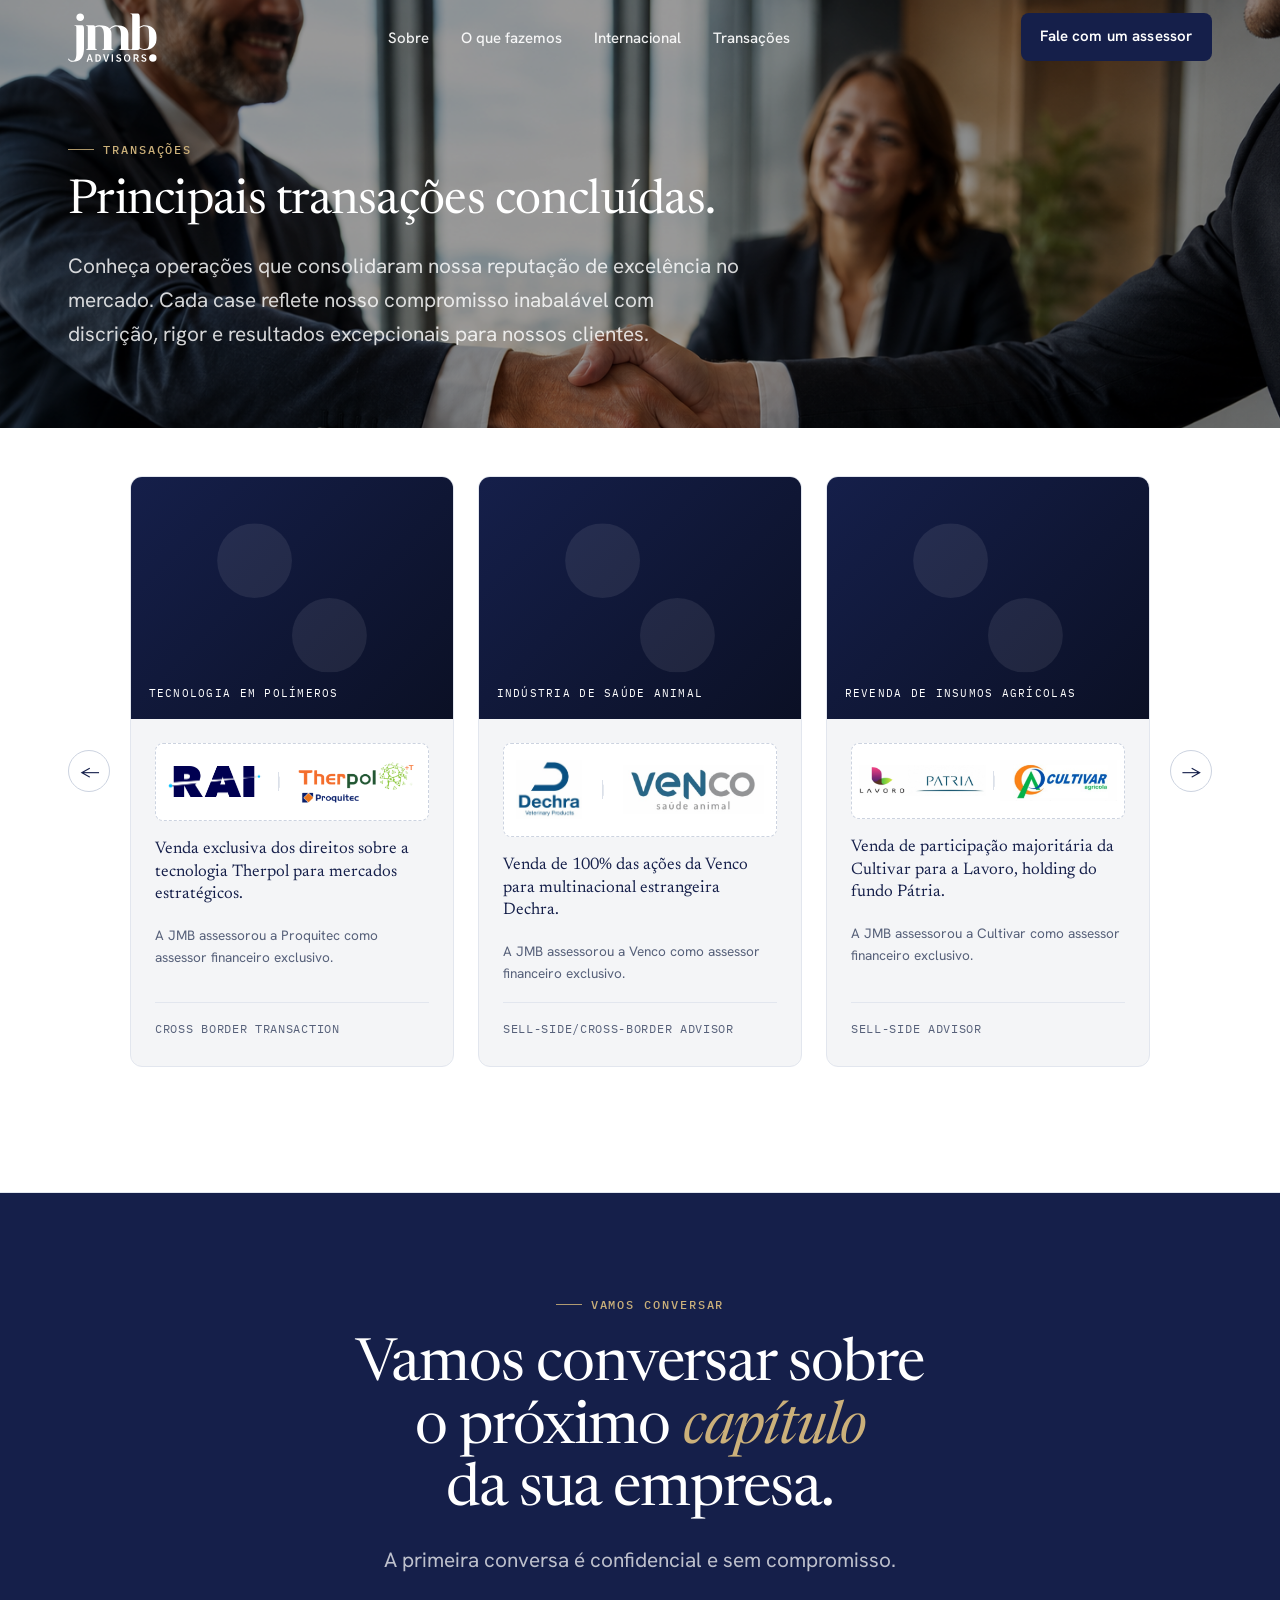
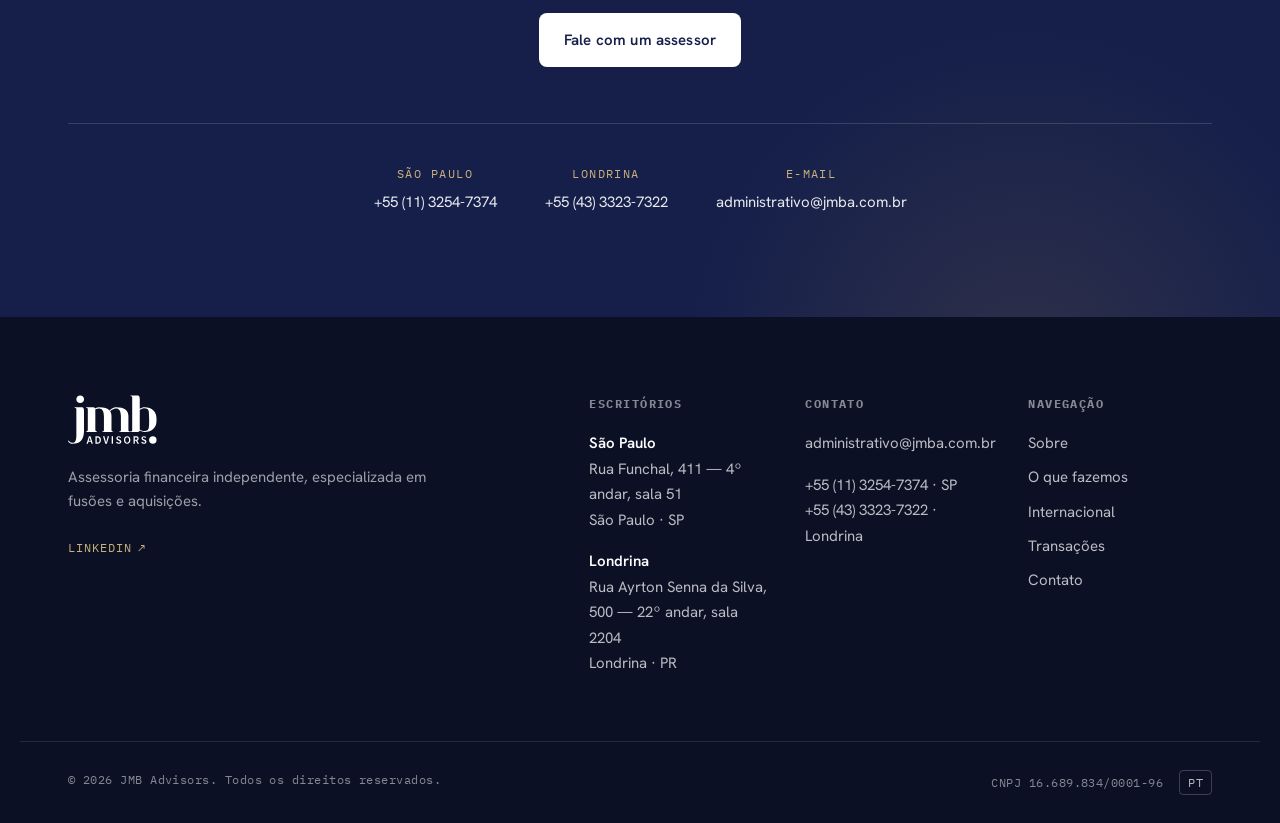
==== commit 621c0611: "Refina carrossel de transações com imagem de hero e centralização - Adiciona imagem de fundo M&A dea" ====
--- a/transacoes.html
+++ b/transacoes.html
@@ -20,7 +20,7 @@
   <link rel="preconnect" href="https://fonts.gstatic.com" crossorigin />
   <link href="https://fonts.googleapis.com/css2?family=Hanken+Grotesk:ital,wght@0,400;0,500;0,600;0,700;1,400&family=IBM+Plex+Mono:wght@400;500&family=Newsreader:ital,opsz,wght@0,6..72,400;0,6..72,500;1,6..72,400;1,6..72,500&display=swap" rel="stylesheet" />
 
-  <link rel="stylesheet" href="assets/css/styles.css?v=46" />
+  <link rel="stylesheet" href="assets/css/styles.css?v=60" />
 </head>
 <body id="top">
   <a class="skip-link" href="#conteudo">Pular para o conteúdo</a>
@@ -39,7 +39,7 @@
   </svg>
 
   <!-- ============ HEADER ============ -->
-  <header class="site-header" data-header>
+  <header class="site-header site-header--on-photo" data-header>
     <div class="container site-header__inner">
       <a class="brand" href="index.html" aria-label="JMB Advisors — início">
         <svg class="brand__wordmark" role="img" aria-label="JMB Advisors"><use href="#jmb-wordmark" /></svg>
@@ -81,11 +81,10 @@
     <!-- ============ PAGE HERO ============ -->
     <section class="page-hero">
       <div class="container">
-        <a class="page-hero__back reveal" href="index.html"><span aria-hidden="true">←</span> Página inicial</a>
         <header class="section__head reveal">
-          <p class="eyebrow">Transações</p>
+          <p class="eyebrow eyebrow--light">Transações</p>
           <h1 class="section__title">Principais transações concluídas.</h1>
-          <p class="section__lede">Uma seleção de operações conduzidas pela JMB Advisors — sell-side, buy-side, fusões, joint ventures e captações de capital, no Brasil e no mundo.</p>
+          <p class="section__lede">Conheça operações que consolidaram nossa reputação de excelência no mercado. Cada case reflete nosso compromisso inabalável com discrição, rigor e resultados excepcionais para nossos clientes.</p>
         </header>
       </div>
     </section>
@@ -93,102 +92,108 @@
     <!-- ============ TRANSACTIONS / TOMBSTONES ============ -->
     <section class="section transactions transactions--page">
       <div class="container">
-        <ul class="tombstones">
-          <li class="tombstone reveal">
-            <p class="tombstone__sector">Polímeros</p>
-            <p class="tombstone__deal">Venda exclusiva dos direitos sobre a tecnologia Therpol para mercados estratégicos.</p>
-            <div class="tombstone__logos">
-              <div class="tombstone__logo-slot tombstone__logo-slot--product">
-                <img src="assets/img/Therpol.png" alt="Therpol" loading="lazy" class="tombstone__logo-main">
-              </div>
-              <span class="tombstone__logos-sep" aria-hidden="true">×</span>
-              <div class="tombstone__logo-slot">
-                <img src="assets/img/RAI%20Logo.png" alt="RAI" loading="lazy">
-              </div>
-            </div>
-            <p class="tombstone__caption">A JMB assessorou a Proquitec como assessor financeiro exclusivo.</p>
-            <div class="tombstone__foot">
-              <span class="tombstone__role">Cross border transaction</span>
-              <span class="tombstone__year">2024</span>
-            </div>
-            <svg class="tombstone__seal" aria-hidden="true"><use href="#jmb-mark" /></svg>
-          </li>
-          <li class="tombstone reveal">
-            <p class="tombstone__sector">Tecnologia</p>
-            <p class="tombstone__deal">Captação de capital com fundo de Private Equity</p>
-            <div class="tombstone__logos">
-              <span class="tombstone__logo-slot">Logo<br />vendedor</span>
-              <span class="tombstone__logos-sep" aria-hidden="true">×</span>
-              <span class="tombstone__logo-slot">Logo<br />comprador</span>
-            </div>
-            <p class="tombstone__caption">A JMB assessorou a empresa X na transação.</p>
-            <div class="tombstone__foot">
-              <span class="tombstone__role">Fundraising advisor</span>
-              <span class="tombstone__year">2023</span>
-            </div>
-            <svg class="tombstone__seal" aria-hidden="true"><use href="#jmb-mark" /></svg>
-          </li>
-          <li class="tombstone reveal">
-            <p class="tombstone__sector">Saúde</p>
-            <p class="tombstone__deal">Fusão entre operadoras regionais</p>
-            <div class="tombstone__logos">
-              <span class="tombstone__logo-slot">Logo<br />vendedor</span>
-              <span class="tombstone__logos-sep" aria-hidden="true">×</span>
-              <span class="tombstone__logo-slot">Logo<br />comprador</span>
-            </div>
-            <p class="tombstone__caption">A JMB assessorou a empresa X na transação.</p>
-            <div class="tombstone__foot">
-              <span class="tombstone__role">Merger advisor</span>
-              <span class="tombstone__year">2023</span>
-            </div>
-            <svg class="tombstone__seal" aria-hidden="true"><use href="#jmb-mark" /></svg>
-          </li>
-          <li class="tombstone reveal">
-            <p class="tombstone__sector">Educação</p>
-            <p class="tombstone__deal">Aquisição de rede de ensino privada</p>
-            <div class="tombstone__logos">
-              <span class="tombstone__logo-slot">Logo<br />vendedor</span>
-              <span class="tombstone__logos-sep" aria-hidden="true">×</span>
-              <span class="tombstone__logo-slot">Logo<br />comprador</span>
-            </div>
-            <p class="tombstone__caption">A JMB assessorou a empresa X na transação.</p>
-            <div class="tombstone__foot">
-              <span class="tombstone__role">Buy-side advisor</span>
-              <span class="tombstone__year">2022</span>
-            </div>
-            <svg class="tombstone__seal" aria-hidden="true"><use href="#jmb-mark" /></svg>
-          </li>
-          <li class="tombstone reveal">
-            <p class="tombstone__sector">Indústria</p>
-            <p class="tombstone__deal">Venda para investidor estratégico internacional</p>
-            <div class="tombstone__logos">
-              <span class="tombstone__logo-slot">Logo<br />vendedor</span>
-              <span class="tombstone__logos-sep" aria-hidden="true">×</span>
-              <span class="tombstone__logo-slot">Logo<br />comprador</span>
-            </div>
-            <p class="tombstone__caption">A JMB assessorou a empresa X na transação.</p>
-            <div class="tombstone__foot">
-              <span class="tombstone__role">Sell-side advisor</span>
-              <span class="tombstone__year">2022</span>
-            </div>
-            <svg class="tombstone__seal" aria-hidden="true"><use href="#jmb-mark" /></svg>
-          </li>
-          <li class="tombstone reveal">
-            <p class="tombstone__sector">Infraestrutura</p>
-            <p class="tombstone__deal">Joint venture para expansão de ativos</p>
-            <div class="tombstone__logos">
-              <span class="tombstone__logo-slot">Logo<br />vendedor</span>
-              <span class="tombstone__logos-sep" aria-hidden="true">×</span>
-              <span class="tombstone__logo-slot">Logo<br />comprador</span>
-            </div>
-            <p class="tombstone__caption">A JMB assessorou a empresa X na transação.</p>
-            <div class="tombstone__foot">
-              <span class="tombstone__role">JV advisor</span>
-              <span class="tombstone__year">2021</span>
-            </div>
-            <svg class="tombstone__seal" aria-hidden="true"><use href="#jmb-mark" /></svg>
-          </li>
-        </ul>
+        <div class="transactions-carousel" data-transactions-carousel>
+          <button class="transactions-carousel__arrow transactions-carousel__arrow--prev" data-transactions-prev aria-label="Transação anterior">
+            <span aria-hidden="true">←</span>
+          </button>
+          <div class="transactions-carousel__viewport">
+            <ul class="tombstones" data-transactions-track>
+          <li class="tombstone reveal">
+            <div class="tombstone__image">
+              <svg class="tombstone__image-mark" aria-hidden="true"><use href="#jmb-mark" /></svg>
+              <span class="tombstone__sector-tag">Tecnologia em Polímeros</span>
+            </div>
+            <div class="tombstone__body">
+              <div class="tombstone__logos">
+                <img src="assets/img/RAI.png" alt="RAI" loading="lazy" class="tombstone__logo">
+                <span class="tombstone__logos-sep" aria-hidden="true">|</span>
+                <img src="assets/img/ProquitecTherpol.png" alt="Proquitec Therpol" loading="lazy" class="tombstone__logo">
+              </div>
+              <p class="tombstone__deal">Venda exclusiva dos direitos sobre a tecnologia Therpol para mercados estratégicos.</p>
+              <p class="tombstone__caption">A JMB assessorou a Proquitec como assessor financeiro exclusivo.</p>
+              <div class="tombstone__foot">
+                <span class="tombstone__role">Cross border transaction</span>
+              </div>
+            </div>
+          </li>
+          <li class="tombstone reveal">
+            <div class="tombstone__image">
+              <svg class="tombstone__image-mark" aria-hidden="true"><use href="#jmb-mark" /></svg>
+              <span class="tombstone__sector-tag">Indústria de Saúde Animal</span>
+            </div>
+            <div class="tombstone__body">
+              <div class="tombstone__logos">
+                <img src="assets/img/Dechra.jpg" alt="Dechra" loading="lazy" class="tombstone__logo">
+                <span class="tombstone__logos-sep" aria-hidden="true">|</span>
+                <img src="assets/img/Venco.jpg" alt="Venco" loading="lazy" class="tombstone__logo">
+              </div>
+              <p class="tombstone__deal">Venda de 100% das ações da Venco para multinacional estrangeira Dechra.</p>
+              <p class="tombstone__caption">A JMB assessorou a Venco como assessor financeiro exclusivo.</p>
+              <div class="tombstone__foot">
+                <span class="tombstone__role">Sell-side/cross-border advisor</span>
+              </div>
+            </div>
+          </li>
+          <li class="tombstone reveal">
+            <div class="tombstone__image">
+              <svg class="tombstone__image-mark" aria-hidden="true"><use href="#jmb-mark" /></svg>
+              <span class="tombstone__sector-tag">Revenda de Insumos Agrícolas</span>
+            </div>
+            <div class="tombstone__body">
+              <div class="tombstone__logos">
+                <img src="assets/img/Patria.jpg" alt="Pátria" loading="lazy" class="tombstone__logo">
+                <span class="tombstone__logos-sep" aria-hidden="true">|</span>
+                <img src="assets/img/Cultivar.jpg" alt="Cultivar" loading="lazy" class="tombstone__logo">
+              </div>
+              <p class="tombstone__deal">Venda de participação majoritária da Cultivar para a Lavoro, holding do fundo Pátria.</p>
+              <p class="tombstone__caption">A JMB assessorou a Cultivar como assessor financeiro exclusivo.</p>
+              <div class="tombstone__foot">
+                <span class="tombstone__role">Sell-side advisor</span>
+              </div>
+            </div>
+          </li>
+          <li class="tombstone reveal">
+            <div class="tombstone__image">
+              <svg class="tombstone__image-mark" aria-hidden="true"><use href="#jmb-mark" /></svg>
+              <span class="tombstone__sector-tag">Clínicas Odontológicas</span>
+            </div>
+            <div class="tombstone__body">
+              <div class="tombstone__logos">
+                <img src="assets/img/SMZTO.jpg" alt="SMZTO" loading="lazy" class="tombstone__logo">
+                <span class="tombstone__logos-sep" aria-hidden="true">|</span>
+                <img src="assets/img/Oralsin.jpg" alt="Oralsin" loading="lazy" class="tombstone__logo">
+              </div>
+              <p class="tombstone__deal">Venda de 100% das ações da Oralsin para holding de franquias do Grupo SMZTO.</p>
+              <p class="tombstone__caption">A JMB assessorou a Oralsin como assessor financeiro exclusivo.</p>
+              <div class="tombstone__foot">
+                <span class="tombstone__role">Sell-side advisor</span>
+              </div>
+            </div>
+          </li>
+          <li class="tombstone reveal">
+            <div class="tombstone__image">
+              <svg class="tombstone__image-mark" aria-hidden="true"><use href="#jmb-mark" /></svg>
+              <span class="tombstone__sector-tag">Provedor de Internet</span>
+            </div>
+            <div class="tombstone__body">
+              <div class="tombstone__logos">
+                <img src="assets/img/DesktopHIG.jpg" alt="DesktopHIG" loading="lazy" class="tombstone__logo">
+                <span class="tombstone__logos-sep" aria-hidden="true">|</span>
+                <img src="assets/img/Starnet.jpg" alt="Starnet" loading="lazy" class="tombstone__logo">
+              </div>
+              <p class="tombstone__deal">Venda de 100% das ações da Starnet para empresa Desktop, do fundo HIG.</p>
+              <p class="tombstone__caption">A JMB assessorou a Starnet como assessor financeiro exclusivo.</p>
+              <div class="tombstone__foot">
+                <span class="tombstone__role">Sell-side advisor</span>
+              </div>
+            </div>
+          </li>
+            </ul>
+          </div>
+          <button class="transactions-carousel__arrow transactions-carousel__arrow--next" data-transactions-next aria-label="Próxima transação">
+            <span aria-hidden="true">→</span>
+          </button>
+        </div>
       </div>
     </section>
 
@@ -263,6 +268,6 @@
     </div>
   </footer>
 
-  <script src="assets/js/main.js?v=5" defer></script>
+  <script src="assets/js/main.js?v=6" defer></script>
 </body>
 </html>
--- a/assets/css/styles.css
+++ b/assets/css/styles.css
@@ -270,7 +270,7 @@
 .hero__intro-scrim {
   position: absolute; inset: 0;
   background:
-    linear-gradient(180deg, rgba(9, 13, 33, 0.86) 0%, rgba(11, 16, 37, 0.78) 45%, rgba(9, 13, 33, 0.9) 100%),
+    linear-gradient(180deg, rgba(9, 13, 33, 0.75) 0%, rgba(11, 16, 37, 0.65) 45%, rgba(9, 13, 33, 0.80) 100%),
     radial-gradient(120% 70% at 8% 0%, rgba(176, 137, 74, 0.16), transparent 55%);
 }
 .hero__intro .hero__inner { position: relative; z-index: 1; }
@@ -302,13 +302,19 @@
   position: relative;
   overflow: hidden;
   border-radius: var(--radius-card);
-  background:
-    radial-gradient(120% 85% at 100% 0%, rgba(176, 137, 74, 0.22), transparent 55%),
-    linear-gradient(155deg, #1a2555 0%, var(--ink) 46%, var(--midnight) 100%);
   border: 1px solid rgba(255, 255, 255, 0.08);
   box-shadow: 0 30px 70px -26px rgba(11, 16, 37, 0.6), inset 0 1px 0 rgba(255, 255, 255, 0.06);
   padding: clamp(1.75rem, 3vw, 2.25rem) clamp(1.5rem, 2.5vw, 2rem) clamp(1.6rem, 2.5vw, 1.9rem);
   transition: transform 0.5s var(--ease), box-shadow 0.5s var(--ease);
+}
+.hero-carousel::before {
+  content: "";
+  position: absolute; inset: 0;
+  z-index: 0;
+  background:
+    radial-gradient(120% 85% at 100% 0%, rgba(176, 137, 74, 0.22), transparent 55%),
+    linear-gradient(155deg, #1a2555 0%, var(--ink) 46%, var(--midnight) 100%);
+  opacity: 0.9; /* fundo do card com 10% de transparência */
 }
 .hero-carousel:hover { transform: translateY(-3px); box-shadow: 0 38px 84px -22px rgba(11, 16, 37, 0.68), inset 0 1px 0 rgba(255, 255, 255, 0.08); }
 .hero-carousel__watermark {
@@ -316,6 +322,7 @@
   width: 62%; height: auto; aspect-ratio: 1;
   color: rgba(255, 255, 255, 0.045);
   pointer-events: none;
+  z-index: 1;
 }
 .hero-carousel__viewport { display: grid; position: relative; z-index: 1; }
 .hero-carousel__slide {
@@ -339,8 +346,9 @@
 }
 .hero-carousel .tombstone:hover { transform: none; box-shadow: none; border-color: transparent; }
 .hero-carousel .tombstone__sector { color: var(--brass-tint); }
-.hero-carousel .tombstone__deal { color: #fff; font-size: 1.28rem; }
+.hero-carousel .tombstone__deal { color: #fff; font-size: 1.28rem; flex: none; }
 .hero-carousel .tombstone__logos {
+  flex: 2.5;
   background: #fff; border: 1px solid rgba(255, 255, 255, 0.65);
   box-shadow: 0 16px 34px -14px rgba(5, 8, 20, 0.55);
 }
@@ -361,11 +369,12 @@
   align-self: flex-start;
   display: inline-flex; align-items: center; gap: 0.5rem;
   font-family: var(--font-mono);
-  font-size: 0.7rem; letter-spacing: 0.08em; text-transform: uppercase;
-  color: var(--slate);
+  font-size: 0.85rem; letter-spacing: 0.08em; text-transform: uppercase;
+  font-weight: 500;
+  color: rgba(255, 255, 255, 0.72);
   transition: color 0.25s var(--ease), gap 0.25s var(--ease);
 }
-.hero-carousel__link:hover { color: var(--ink); gap: 0.75rem; }
+.hero-carousel__link:hover { color: #fff; gap: 0.75rem; }
 .hero-carousel__link span { transition: transform 0.25s var(--ease); }
 .hero-carousel__link:hover span { transform: translateX(3px); }
 @media (max-width: 1023px) {
@@ -677,9 +686,29 @@
 
 /* ---------- Page hero (transacoes.html) ---------- */
 .page-hero {
+  position: relative;
   padding-top: calc(var(--header-h) + clamp(2rem, 5vw, 3.5rem));
-  padding-bottom: clamp(2.5rem, 5vw, 4rem);
-}
+  padding-bottom: clamp(0.5rem, 1vw, 0.75rem);
+  background-image: url('../img/MAdeal.png');
+  background-size: cover;
+  background-position: center;
+  background-attachment: fixed;
+}
+.page-hero::before {
+  content: "";
+  position: absolute;
+  inset: 0;
+  background: rgba(0, 0, 0, 0.4);
+  pointer-events: none;
+  z-index: 0;
+}
+.page-hero > .container {
+  position: relative;
+  z-index: 1;
+}
+.page-hero .section__head { max-width: 46rem; }
+.page-hero .section__title { color: #fff; }
+.page-hero .section__lede { color: rgba(255, 255, 255, 0.82); }
 .page-hero__back {
   display: inline-flex; align-items: center; gap: 0.5rem;
   font-family: var(--font-mono);
@@ -694,12 +723,31 @@
 
 /* ---------- Transactions / tombstones ---------- */
 .transactions { background: var(--surface); border-block: 1px solid var(--mist); }
-.transactions--page { border-top: none; padding-top: 0; }
+.transactions--page { border-top: none; padding-top: clamp(2rem, 4vw, 3rem); margin-top: 0; }
+.transactions-carousel {
+  display: flex; align-items: center;
+  gap: clamp(0.75rem, 2vw, 1.25rem);
+}
+.transactions-carousel__viewport { flex: 1; overflow: hidden; }
+.transactions-carousel__arrow {
+  flex: 0 0 auto;
+  display: flex; align-items: center; justify-content: center;
+  width: 42px; height: 42px;
+  border-radius: 50%;
+  border: 1px solid var(--mist-strong);
+  background: var(--surface);
+  color: var(--ink);
+  font-size: 1.1rem;
+  transition: background 0.25s var(--ease), color 0.25s var(--ease), border-color 0.25s var(--ease), transform 0.25s var(--ease);
+}
+.transactions-carousel__arrow:hover { background: var(--ink); color: #fff; border-color: var(--ink); transform: translateY(-2px); }
 .tombstones {
-  display: grid;
-  grid-template-columns: repeat(3, 1fr);
+  display: flex;
   gap: clamp(1rem, 2vw, 1.5rem);
-}
+  transition: transform 0.5s var(--ease);
+  will-change: transform;
+}
+.tombstones .tombstone { flex: 0 0 calc((100% - 2 * clamp(1rem, 2vw, 1.5rem)) / 3); }
 .tombstone {
   position: relative;
   background: var(--paper);
@@ -726,17 +774,17 @@
   flex: 1;
 }
 .tombstone__logos {
-  display: flex; align-items: center; justify-content: center;
-  gap: 0.85rem;
+  display: flex; flex-direction: column; align-items: center; justify-content: center;
+  gap: 1.5rem;
   margin-top: 1.25rem;
-  padding: 1rem 0.75rem;
+  padding: 1.25rem 0.75rem;
   border: 1px dashed var(--mist-strong);
   border-radius: var(--radius-btn);
   background: var(--surface);
 }
 .tombstone__logo-slot {
   display: flex; flex-direction: column; align-items: center; justify-content: center;
-  gap: 0.4rem;
+  gap: 0.35rem;
   font-family: var(--font-mono);
   font-size: 0.62rem;
   letter-spacing: 0.05em;
@@ -744,13 +792,32 @@
   color: var(--mist-strong);
   text-align: center;
   line-height: 1.4;
-  flex: 1;
 }
 .tombstone__logo-slot img {
   height: 60px; width: auto; max-width: 100%;
-}
-.tombstone__logo-slot span {
+  transform: scale(var(--logo-scale, 1));
+  transform-origin: center;
+  transition: transform 0.3s var(--ease);
+}
+.tombstone__logo-slot .tombstone__logo--therpol { height: 92px; } /* +30% */
+.tombstone__logo-slot .tombstone__logo--dechra { height: 108px; } /* +80% */
+.tombstone__logo-slot .tombstone__logo--patria { height: 52px; } /* -25% */
+.tombstone__logo-slot .tombstone__logo--smzto { height: 28px; } /* -30% */
+.tombstone__logo-slot .tombstone__logo--desktop { height: 48px; } /* -20% */
+.tombstone__logo-slot .tombstone__logo--starnet { height: 48px; } /* -20% */
+.tombstone__logo-slot span:not(.tombstone__logo-desc) {
   font-size: 0.58rem; color: var(--slate); display: block;
+}
+.tombstone__logo-slot .tombstone__logo-desc {
+  font-family: var(--font-sans);
+  font-size: 14px;
+  font-weight: 400;
+  letter-spacing: 0.01em;
+  text-transform: none;
+  color: var(--slate);
+  text-align: center;
+  line-height: 1.35;
+  max-width: 24ch;
 }
 .tombstone__logo-slot--product {
   position: relative;
@@ -779,7 +846,108 @@
   font-size: 0.72rem; letter-spacing: 0.06em; text-transform: uppercase;
   color: var(--slate);
 }
-.tombstone__seal { position: absolute; top: 1.6rem; right: 1.6rem; width: 13px; height: 13px; color: var(--mist-strong); }
+.tombstone__seal { position: absolute; top: 0.3rem; right: 0.3rem; width: 13px; height: 13px; color: var(--mist-strong); }
+
+/* ---------- Transactions page: photo-led card style ---------- */
+.transactions--page .tombstone {
+  padding: 0;
+  min-height: 0;
+  overflow: hidden;
+}
+.transactions--page .tombstone__seal { display: none; }
+.transactions--page .tombstone__image {
+  position: relative;
+  aspect-ratio: 4 / 3;
+  background: linear-gradient(135deg, var(--ink) 0%, var(--midnight) 100%);
+  overflow: hidden;
+}
+.transactions--page .tombstone__image img {
+  width: 100%; height: 100%;
+  object-fit: cover;
+  display: block;
+}
+.transactions--page .tombstone__image-mark {
+  position: absolute; top: 50%; left: 50%;
+  width: 62%; height: 62%;
+  transform: translate(-50%, -50%);
+  color: rgba(255, 255, 255, 0.08);
+}
+.transactions--page .tombstone__sector-tag {
+  position: absolute; left: 1.1rem; bottom: 1rem;
+  font-family: var(--font-mono);
+  font-size: 0.66rem; letter-spacing: 0.12em; text-transform: uppercase;
+  color: #fff;
+}
+.transactions--page .tombstone__body {
+  padding: 1.5rem 1.5rem 1.75rem;
+  display: flex; flex-direction: column; gap: 1.1rem;
+  flex: 1;
+}
+.transactions--page .tombstone__logos {
+  flex-direction: row;
+  align-items: center; justify-content: center;
+  gap: 0.4rem;
+  margin-top: 0;
+  padding: 1rem 0.75rem;
+}
+.transactions--page .tombstone__logo {
+  height: 150px; width: auto; max-width: 150px;
+  object-fit: contain;
+  background: transparent;
+}
+
+/* Individual logo sizing using nth-child */
+/* Tombstone 1: RAI | Therpol */
+.transactions--page .tombstone:nth-child(1) .tombstone__logos > img:nth-child(1) { height: 32px; } /* RAI */
+.transactions--page .tombstone:nth-child(1) .tombstone__logos > img:nth-child(3) { height: 44px; } /* Therpol */
+
+/* Tombstone 2: Dechra | Venco */
+.transactions--page .tombstone:nth-child(2) .tombstone__logos > img:nth-child(1) { height: 60px; } /* Dechra */
+.transactions--page .tombstone:nth-child(2) .tombstone__logos > img:nth-child(3) { height: 50px; } /* Venco */
+
+/* Tombstone 3: Pátria | Cultivar */
+.transactions--page .tombstone:nth-child(3) .tombstone__logos > img:nth-child(1) { height: 32px; } /* Pátria */
+.transactions--page .tombstone:nth-child(3) .tombstone__logos > img:nth-child(3) { height: 42px; } /* Cultivar */
+
+/* Tombstone 4: SMZTO | Oralsin */
+.transactions--page .tombstone:nth-child(4) .tombstone__logos > img:nth-child(1) { height: 38px; } /* SMZTO */
+.transactions--page .tombstone:nth-child(4) .tombstone__logos > img:nth-child(3) { height: 38px; } /* Oralsin */
+
+/* Tombstone 5: DesktopHIG | Starnet */
+.transactions--page .tombstone:nth-child(5) .tombstone__logos > img:nth-child(1) { height: 32px; } /* DesktopHIG */
+.transactions--page .tombstone:nth-child(5) .tombstone__logos > img:nth-child(3) { height: 32px; } /* Starnet */
+
+.transactions--page .tombstone__logo-placeholder {
+  font-family: var(--font-mono);
+  font-size: 0.6rem; letter-spacing: 0.05em; text-transform: uppercase;
+  color: var(--mist-strong);
+  text-align: center; line-height: 1.4;
+}
+.transactions--page .tombstone__logos-sep {
+  width: 1px;
+  height: auto;
+  background: var(--mist-strong);
+  opacity: 0.7;
+  margin-left: auto;
+  margin-right: auto;
+  align-self: center;
+}
+.transactions--page .tombstone__deal {
+  margin-top: 0;
+  font-size: 1.05rem;
+  line-height: 1.35;
+  flex: none;
+}
+.transactions--page .tombstone__caption {
+  font-family: var(--font-sans);
+  font-style: normal;
+  font-size: 0.85rem;
+  letter-spacing: normal;
+  text-align: left;
+  color: var(--slate);
+  margin-top: 0;
+}
+.transactions--page .tombstone__foot { margin-top: auto; }
 
 /* ---------- CTA ---------- */
 .cta { background: var(--ink); color: #fff; padding-block: clamp(4.5rem, 8vw, 8rem); position: relative; overflow: hidden; }
@@ -881,7 +1049,7 @@
   .menu-toggle { display: block; }
   .stats__grid { grid-template-columns: repeat(2, 1fr); gap: 2rem 0; }
   .stat + .stat:nth-child(odd)::before { display: none; }
-  .tombstones { grid-template-columns: repeat(2, 1fr); }
+  .tombstones .tombstone { flex: 0 0 calc((100% - clamp(1rem, 2vw, 1.5rem)) / 2); }
   .site-footer__inner { grid-template-columns: 1fr; }
 }
 
@@ -892,7 +1060,7 @@
   .service:hover { padding-left: clamp(0.5rem, 2vw, 1.5rem); }
   .section__head--split { flex-direction: column; align-items: flex-start; }
   .section__note { max-width: none; }
-  .tombstones { grid-template-columns: 1fr; }
+  .tombstones .tombstone { flex: 0 0 100%; }
   .pillars { grid-template-columns: 1fr; }
   .cta__contacts { gap: 1.5rem; }
 }
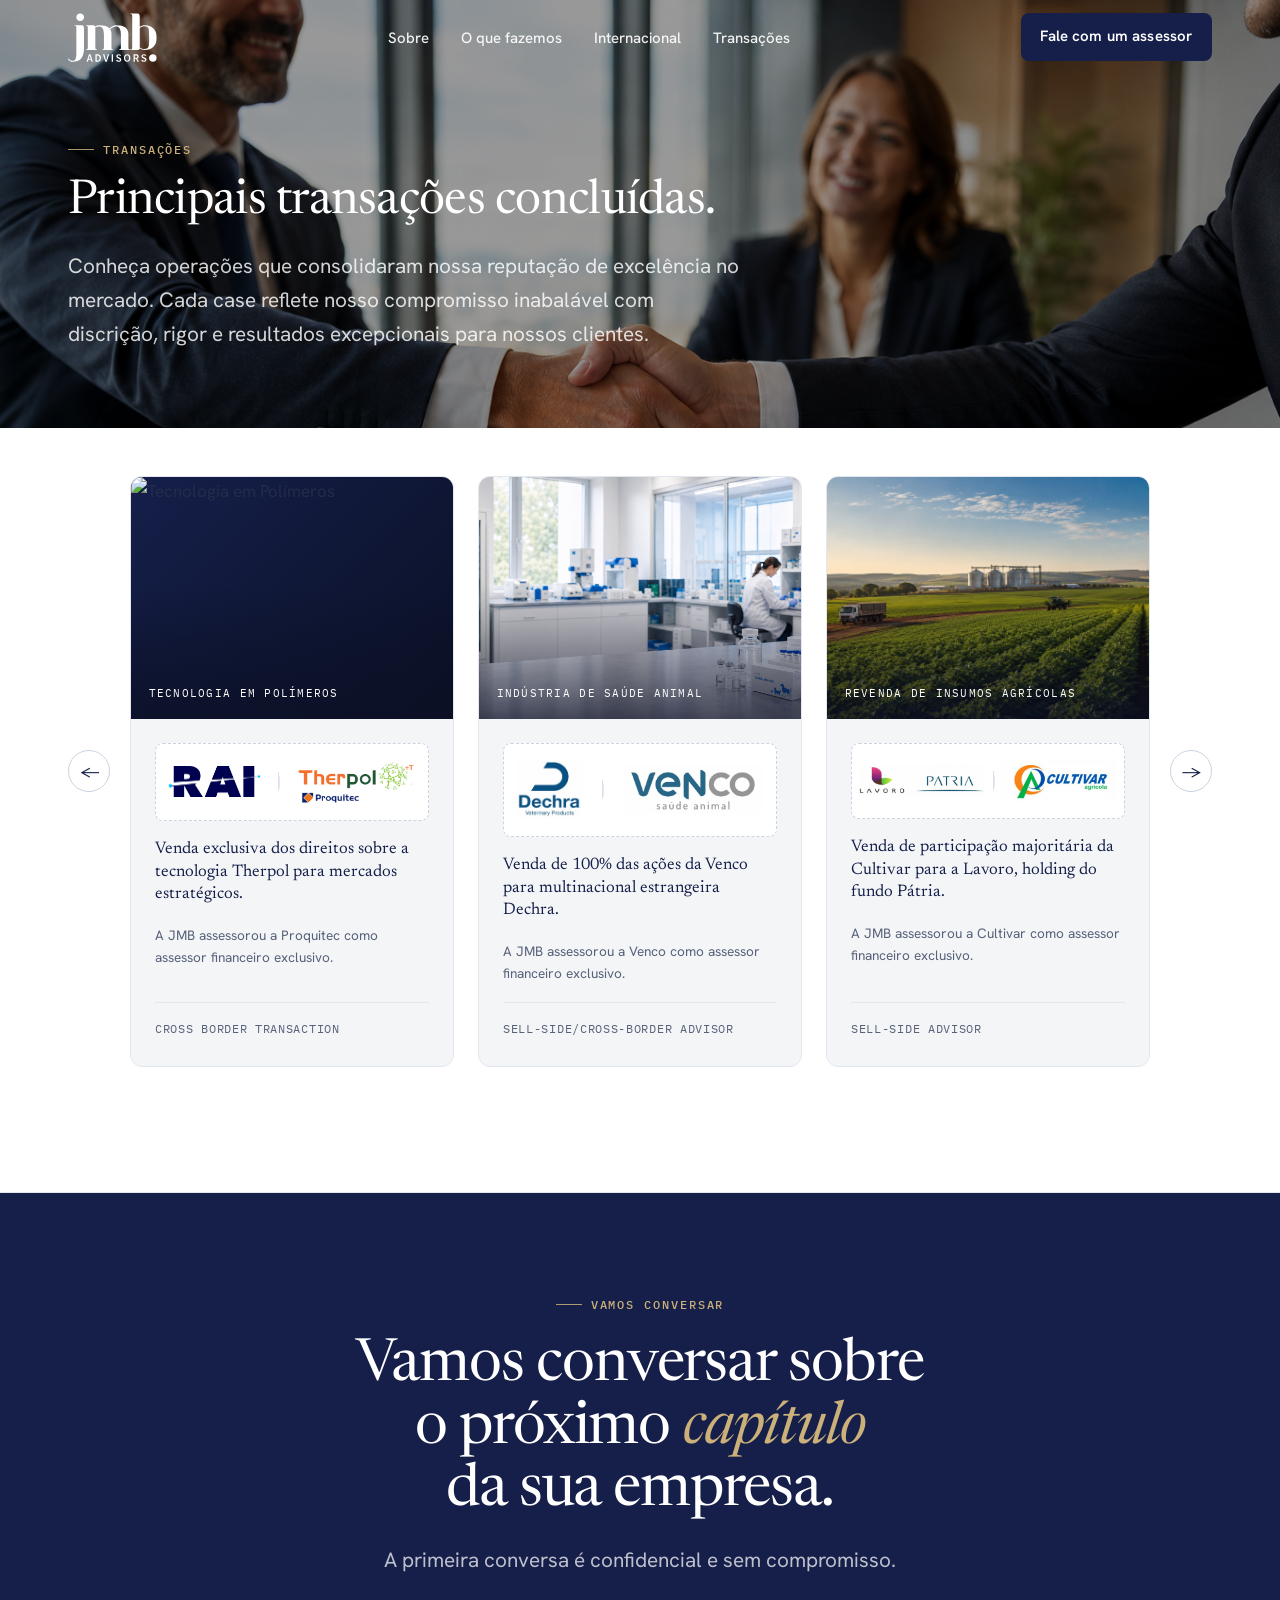
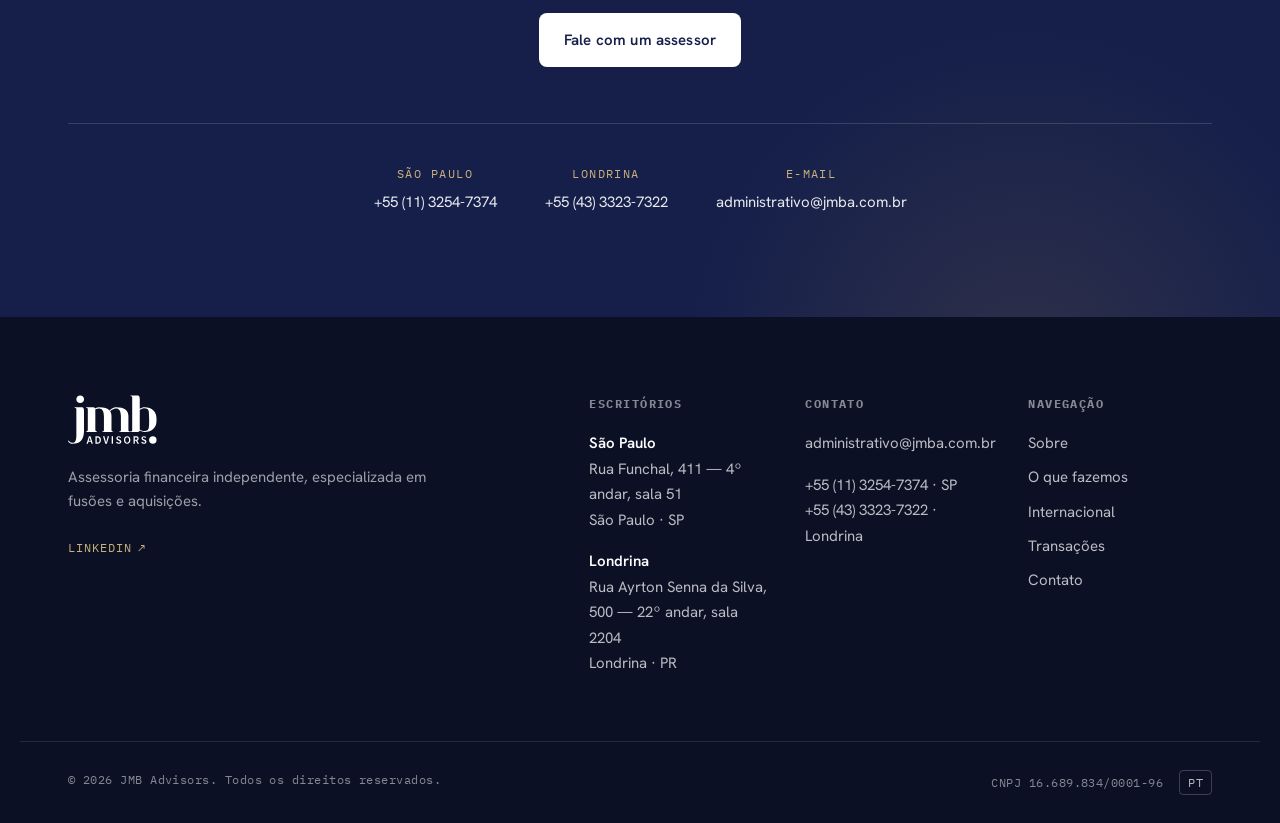
==== commit 61bf3afd: "Adiciona imagens de setor e melhora carrossel mobile na página de transações - Insere fotos represen" ====
--- a/transacoes.html
+++ b/transacoes.html
@@ -20,7 +20,7 @@
   <link rel="preconnect" href="https://fonts.gstatic.com" crossorigin />
   <link href="https://fonts.googleapis.com/css2?family=Hanken+Grotesk:ital,wght@0,400;0,500;0,600;0,700;1,400&family=IBM+Plex+Mono:wght@400;500&family=Newsreader:ital,opsz,wght@0,6..72,400;0,6..72,500;1,6..72,400;1,6..72,500&display=swap" rel="stylesheet" />
 
-  <link rel="stylesheet" href="assets/css/styles.css?v=60" />
+  <link rel="stylesheet" href="assets/css/styles.css?v=63" />
 </head>
 <body id="top">
   <a class="skip-link" href="#conteudo">Pular para o conteúdo</a>
@@ -100,7 +100,7 @@
             <ul class="tombstones" data-transactions-track>
           <li class="tombstone reveal">
             <div class="tombstone__image">
-              <svg class="tombstone__image-mark" aria-hidden="true"><use href="#jmb-mark" /></svg>
+              <img src="assets/img/TBTherpol.png" alt="Tecnologia em Polímeros" loading="lazy" class="tombstone__image-bg">
               <span class="tombstone__sector-tag">Tecnologia em Polímeros</span>
             </div>
             <div class="tombstone__body">
@@ -118,7 +118,7 @@
           </li>
           <li class="tombstone reveal">
             <div class="tombstone__image">
-              <svg class="tombstone__image-mark" aria-hidden="true"><use href="#jmb-mark" /></svg>
+              <img src="assets/img/TBVenco.png" alt="Indústria de Saúde Animal" loading="lazy" class="tombstone__image-bg">
               <span class="tombstone__sector-tag">Indústria de Saúde Animal</span>
             </div>
             <div class="tombstone__body">
@@ -136,7 +136,7 @@
           </li>
           <li class="tombstone reveal">
             <div class="tombstone__image">
-              <svg class="tombstone__image-mark" aria-hidden="true"><use href="#jmb-mark" /></svg>
+              <img src="assets/img/TBCultivar.png" alt="Revenda de Insumos Agrícolas" loading="lazy" class="tombstone__image-bg">
               <span class="tombstone__sector-tag">Revenda de Insumos Agrícolas</span>
             </div>
             <div class="tombstone__body">
@@ -154,7 +154,7 @@
           </li>
           <li class="tombstone reveal">
             <div class="tombstone__image">
-              <svg class="tombstone__image-mark" aria-hidden="true"><use href="#jmb-mark" /></svg>
+              <img src="assets/img/TBOralSin.png" alt="Clínicas Odontológicas" loading="lazy" class="tombstone__image-bg">
               <span class="tombstone__sector-tag">Clínicas Odontológicas</span>
             </div>
             <div class="tombstone__body">
@@ -172,7 +172,7 @@
           </li>
           <li class="tombstone reveal">
             <div class="tombstone__image">
-              <svg class="tombstone__image-mark" aria-hidden="true"><use href="#jmb-mark" /></svg>
+              <img src="assets/img/TBStarnet.png" alt="Provedor de Internet" loading="lazy" class="tombstone__image-bg">
               <span class="tombstone__sector-tag">Provedor de Internet</span>
             </div>
             <div class="tombstone__body">
@@ -268,6 +268,6 @@
     </div>
   </footer>
 
-  <script src="assets/js/main.js?v=6" defer></script>
+  <script src="assets/js/main.js?v=7" defer></script>
 </body>
 </html>
--- a/assets/css/styles.css
+++ b/assets/css/styles.css
@@ -728,7 +728,7 @@
   display: flex; align-items: center;
   gap: clamp(0.75rem, 2vw, 1.25rem);
 }
-.transactions-carousel__viewport { flex: 1; overflow: hidden; }
+.transactions-carousel__viewport { flex: 1; overflow: hidden; touch-action: pan-y; }
 .transactions-carousel__arrow {
   flex: 0 0 auto;
   display: flex; align-items: center; justify-content: center;
@@ -866,14 +866,14 @@
   object-fit: cover;
   display: block;
 }
-.transactions--page .tombstone__image-mark {
-  position: absolute; top: 50%; left: 50%;
-  width: 62%; height: 62%;
-  transform: translate(-50%, -50%);
-  color: rgba(255, 255, 255, 0.08);
+.transactions--page .tombstone__image::after {
+  content: "";
+  position: absolute; inset: auto 0 0 0; height: 55%;
+  background: linear-gradient(to top, rgba(11, 16, 37, 0.75), transparent);
+  pointer-events: none;
 }
 .transactions--page .tombstone__sector-tag {
-  position: absolute; left: 1.1rem; bottom: 1rem;
+  position: absolute; left: 1.1rem; bottom: 1rem; z-index: 1;
   font-family: var(--font-mono);
   font-size: 0.66rem; letter-spacing: 0.12em; text-transform: uppercase;
   color: #fff;
@@ -1063,6 +1063,9 @@
   .tombstones .tombstone { flex: 0 0 100%; }
   .pillars { grid-template-columns: 1fr; }
   .cta__contacts { gap: 1.5rem; }
+  .page-hero { background-attachment: scroll; background-position: center top; }
+  .transactions-carousel__arrow { display: none; }
+  .transactions-carousel { gap: 0; }
 }
 
 /* ---------- Reduced motion ---------- */
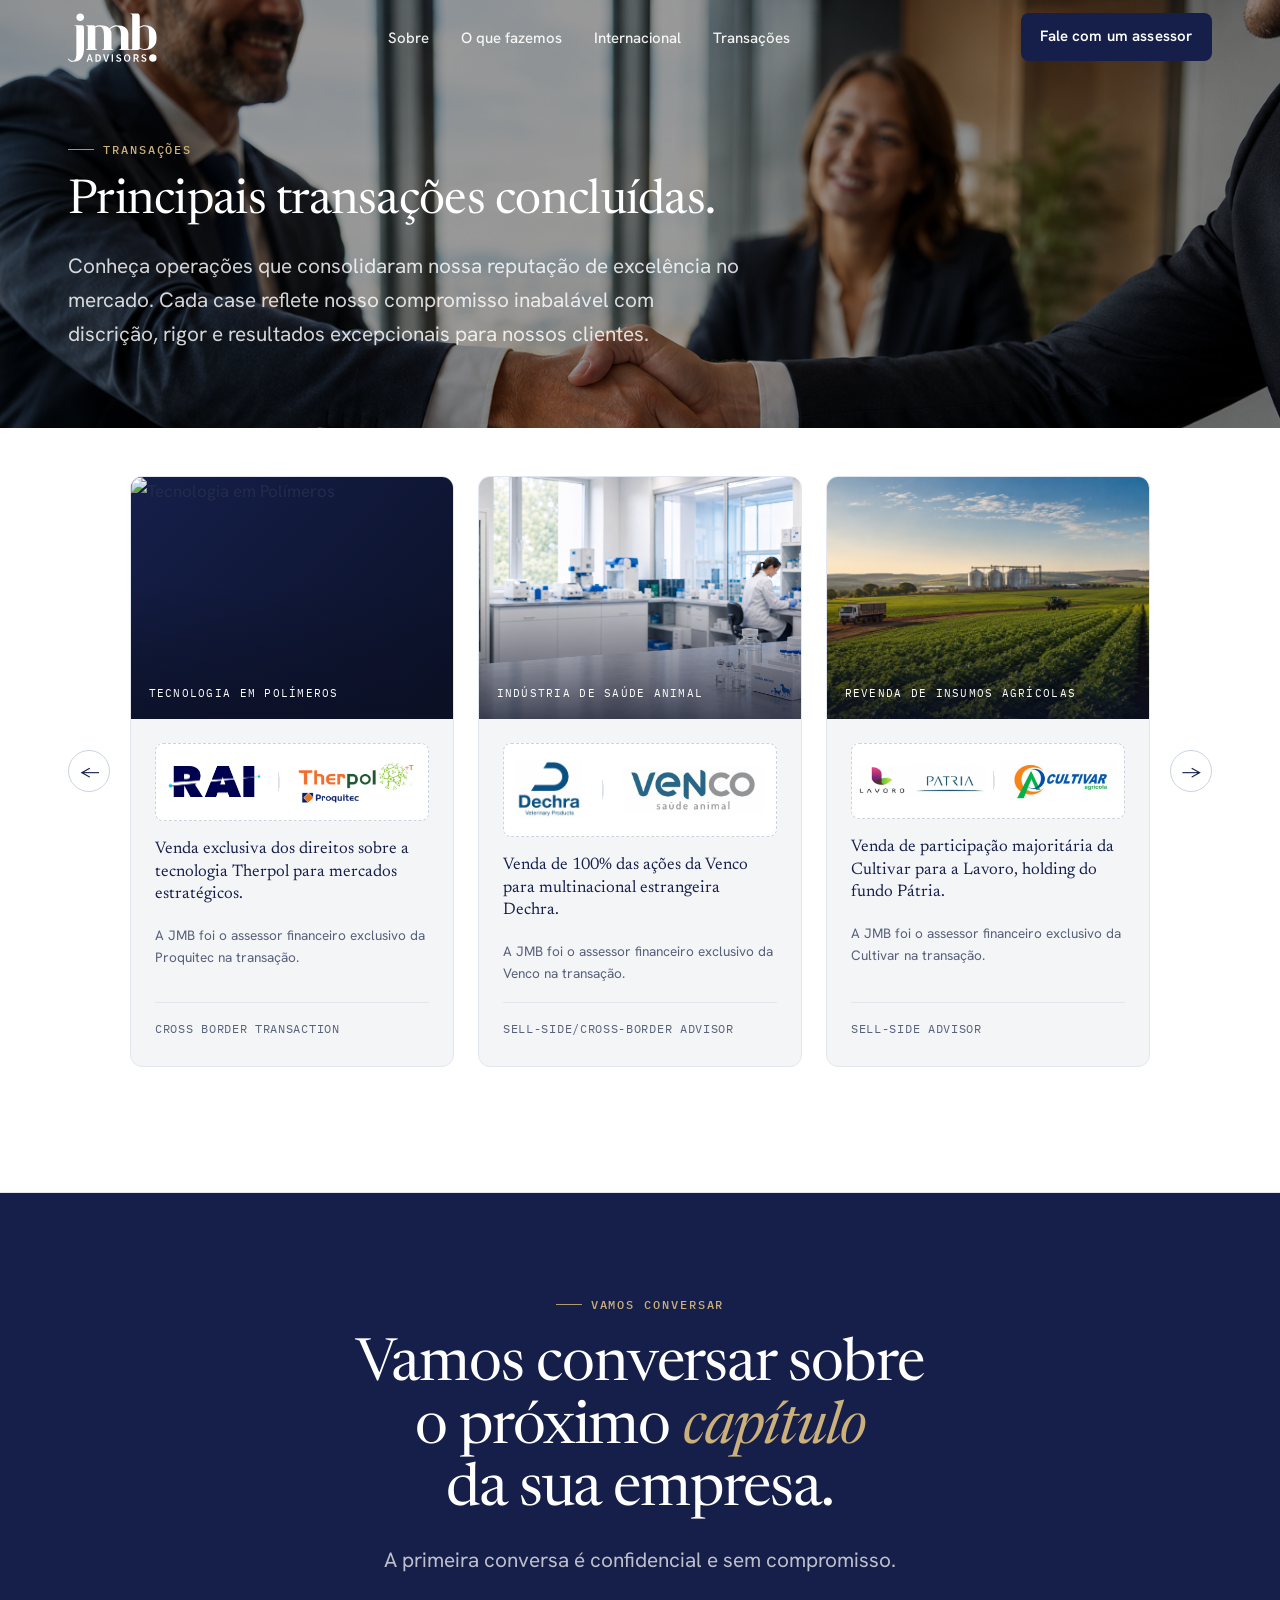
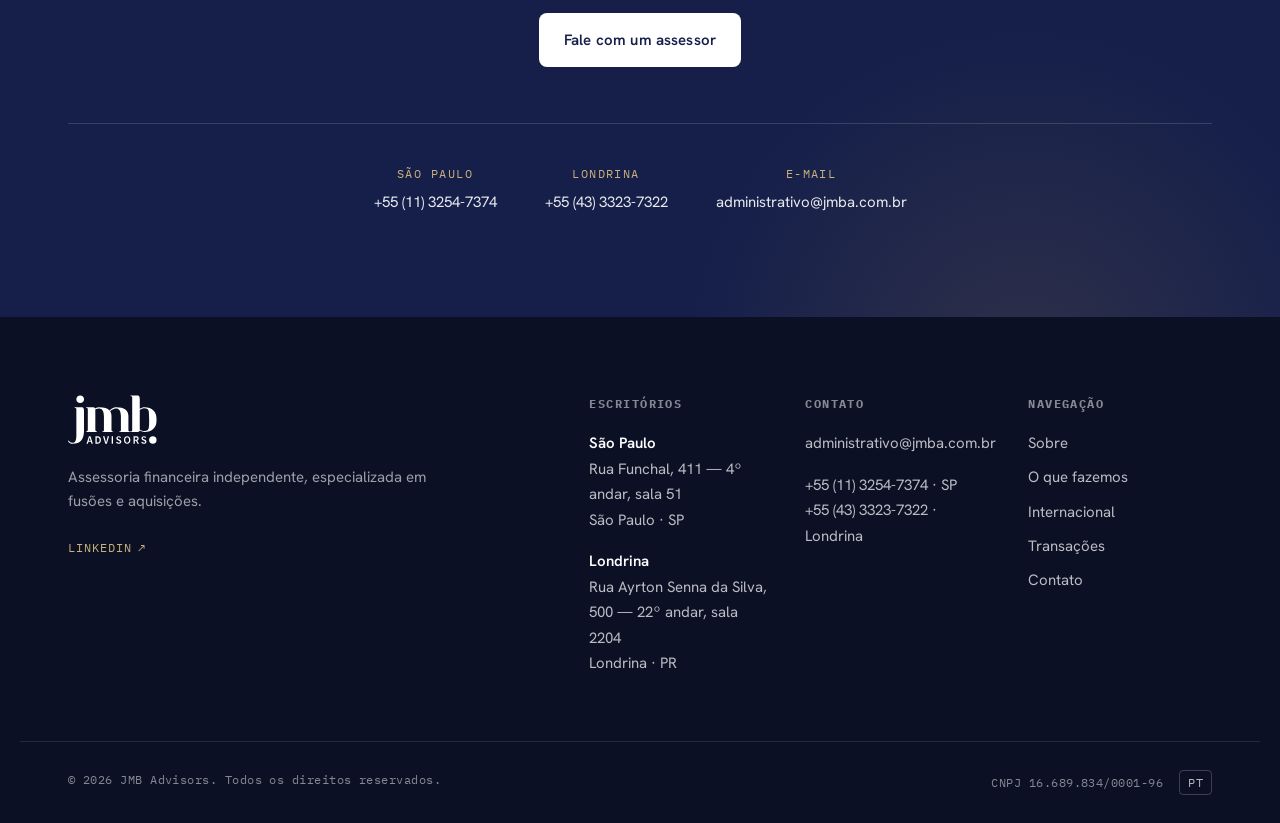
==== commit 29f0bbe7: "Ajusta visibilidade do menu mobile e textos de tombstones - Logo e X do menu ficam azul escuro quand" ====
--- a/transacoes.html
+++ b/transacoes.html
@@ -110,7 +110,7 @@
                 <img src="assets/img/ProquitecTherpol.png" alt="Proquitec Therpol" loading="lazy" class="tombstone__logo">
               </div>
               <p class="tombstone__deal">Venda exclusiva dos direitos sobre a tecnologia Therpol para mercados estratégicos.</p>
-              <p class="tombstone__caption">A JMB assessorou a Proquitec como assessor financeiro exclusivo.</p>
+              <p class="tombstone__caption">A JMB foi o assessor financeiro exclusivo da Proquitec na transação.</p>
               <div class="tombstone__foot">
                 <span class="tombstone__role">Cross border transaction</span>
               </div>
@@ -128,7 +128,7 @@
                 <img src="assets/img/Venco.jpg" alt="Venco" loading="lazy" class="tombstone__logo">
               </div>
               <p class="tombstone__deal">Venda de 100% das ações da Venco para multinacional estrangeira Dechra.</p>
-              <p class="tombstone__caption">A JMB assessorou a Venco como assessor financeiro exclusivo.</p>
+              <p class="tombstone__caption">A JMB foi o assessor financeiro exclusivo da Venco na transação.</p>
               <div class="tombstone__foot">
                 <span class="tombstone__role">Sell-side/cross-border advisor</span>
               </div>
@@ -146,7 +146,7 @@
                 <img src="assets/img/Cultivar.jpg" alt="Cultivar" loading="lazy" class="tombstone__logo">
               </div>
               <p class="tombstone__deal">Venda de participação majoritária da Cultivar para a Lavoro, holding do fundo Pátria.</p>
-              <p class="tombstone__caption">A JMB assessorou a Cultivar como assessor financeiro exclusivo.</p>
+              <p class="tombstone__caption">A JMB foi o assessor financeiro exclusivo da Cultivar na transação.</p>
               <div class="tombstone__foot">
                 <span class="tombstone__role">Sell-side advisor</span>
               </div>
@@ -164,7 +164,7 @@
                 <img src="assets/img/Oralsin.jpg" alt="Oralsin" loading="lazy" class="tombstone__logo">
               </div>
               <p class="tombstone__deal">Venda de 100% das ações da Oralsin para holding de franquias do Grupo SMZTO.</p>
-              <p class="tombstone__caption">A JMB assessorou a Oralsin como assessor financeiro exclusivo.</p>
+              <p class="tombstone__caption">A JMB foi o assessor financeiro exclusivo da Oralsin na transação.</p>
               <div class="tombstone__foot">
                 <span class="tombstone__role">Sell-side advisor</span>
               </div>
@@ -182,7 +182,7 @@
                 <img src="assets/img/Starnet.jpg" alt="Starnet" loading="lazy" class="tombstone__logo">
               </div>
               <p class="tombstone__deal">Venda de 100% das ações da Starnet para empresa Desktop, do fundo HIG.</p>
-              <p class="tombstone__caption">A JMB assessorou a Starnet como assessor financeiro exclusivo.</p>
+              <p class="tombstone__caption">A JMB foi o assessor financeiro exclusivo da Starnet na transação.</p>
               <div class="tombstone__foot">
                 <span class="tombstone__role">Sell-side advisor</span>
               </div>
--- a/assets/css/styles.css
+++ b/assets/css/styles.css
@@ -240,6 +240,9 @@
 }
 .mobile-nav[hidden] { display: none; }
 .mobile-nav.is-open { opacity: 1; transform: none; pointer-events: auto; }
+/* When menu is open, make logo and close button dark for visibility over light background */
+body:has(.mobile-nav.is-open) .site-header .brand { color: var(--ink); }
+body:has(.mobile-nav.is-open) .site-header .menu-toggle span { background: var(--ink); }
 .mobile-nav ul { display: flex; flex-direction: column; gap: 0.25rem; margin-bottom: 2rem; }
 .mobile-nav ul a {
   font-family: var(--font-display);
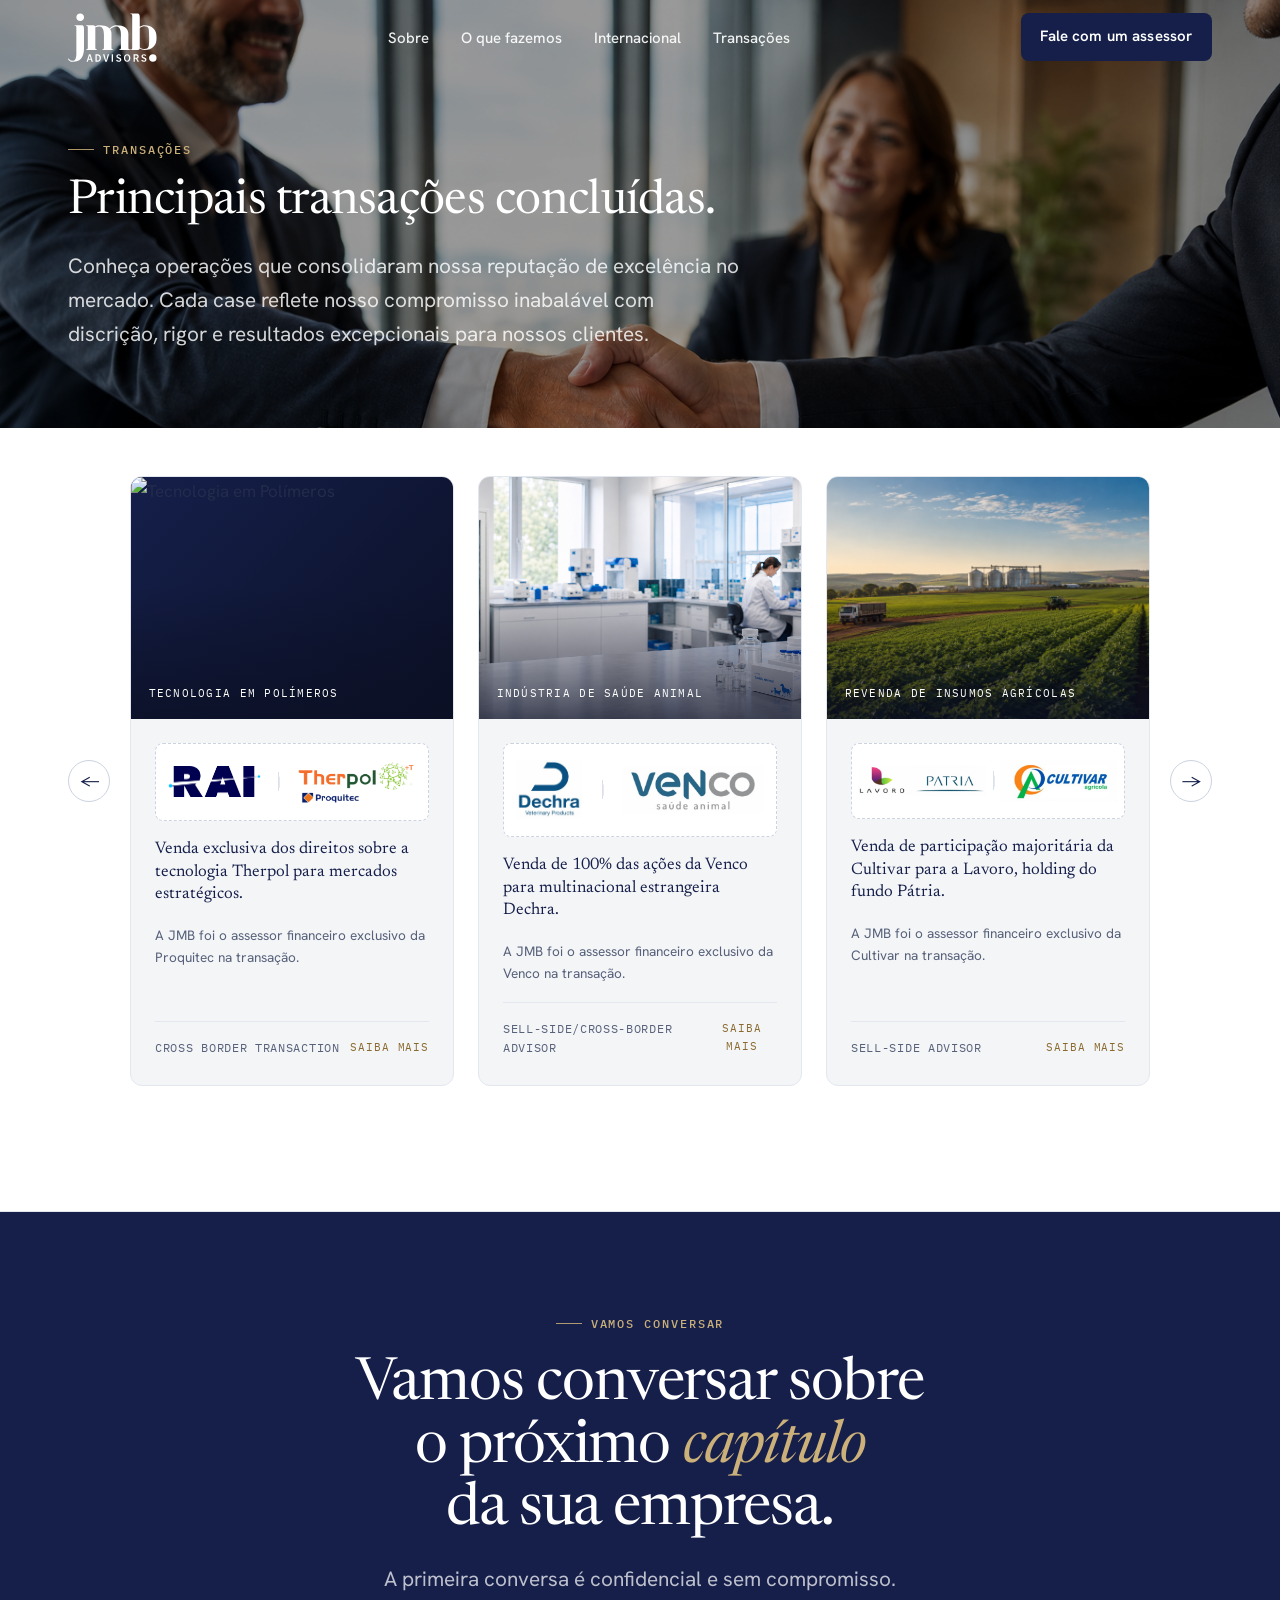
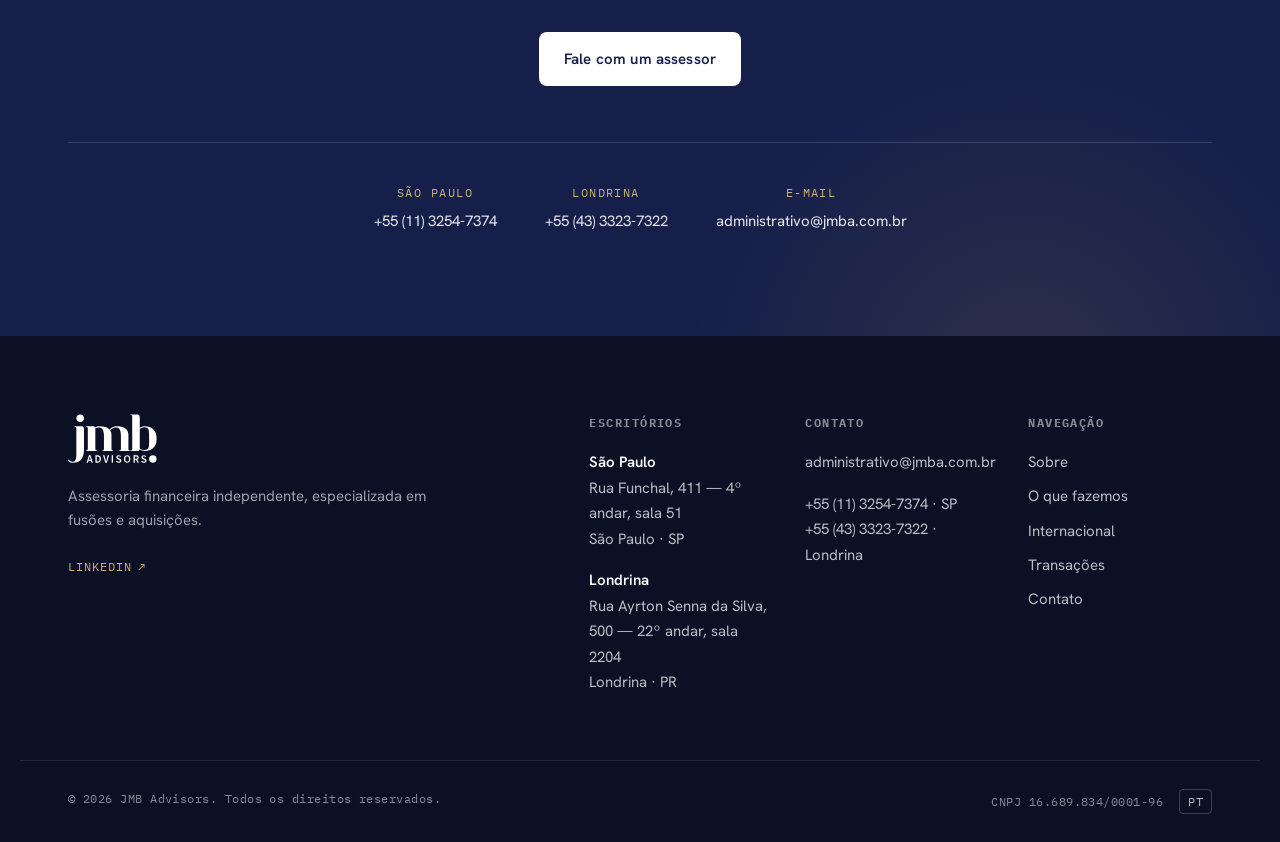
==== commit 6ea8a00f: "Adiciona modal de descrição detalhada para deals no carrossel - Botão "Saiba mais" discreto no rodap" ====
--- a/transacoes.html
+++ b/transacoes.html
@@ -20,7 +20,7 @@
   <link rel="preconnect" href="https://fonts.gstatic.com" crossorigin />
   <link href="https://fonts.googleapis.com/css2?family=Hanken+Grotesk:ital,wght@0,400;0,500;0,600;0,700;1,400&family=IBM+Plex+Mono:wght@400;500&family=Newsreader:ital,opsz,wght@0,6..72,400;0,6..72,500;1,6..72,400;1,6..72,500&display=swap" rel="stylesheet" />
 
-  <link rel="stylesheet" href="assets/css/styles.css?v=63" />
+  <link rel="stylesheet" href="assets/css/styles.css?v=65" />
 </head>
 <body id="top">
   <a class="skip-link" href="#conteudo">Pular para o conteúdo</a>
@@ -113,6 +113,7 @@
               <p class="tombstone__caption">A JMB foi o assessor financeiro exclusivo da Proquitec na transação.</p>
               <div class="tombstone__foot">
                 <span class="tombstone__role">Cross border transaction</span>
+                <button class="tombstone__detail-btn" data-deal-id="therpol" aria-label="Saiba mais sobre esta transação">Saiba mais</button>
               </div>
             </div>
           </li>
@@ -131,6 +132,7 @@
               <p class="tombstone__caption">A JMB foi o assessor financeiro exclusivo da Venco na transação.</p>
               <div class="tombstone__foot">
                 <span class="tombstone__role">Sell-side/cross-border advisor</span>
+                <button class="tombstone__detail-btn" data-deal-id="venco" aria-label="Saiba mais sobre esta transação">Saiba mais</button>
               </div>
             </div>
           </li>
@@ -149,6 +151,7 @@
               <p class="tombstone__caption">A JMB foi o assessor financeiro exclusivo da Cultivar na transação.</p>
               <div class="tombstone__foot">
                 <span class="tombstone__role">Sell-side advisor</span>
+                <button class="tombstone__detail-btn" data-deal-id="cultivar" aria-label="Saiba mais sobre esta transação">Saiba mais</button>
               </div>
             </div>
           </li>
@@ -167,6 +170,7 @@
               <p class="tombstone__caption">A JMB foi o assessor financeiro exclusivo da Oralsin na transação.</p>
               <div class="tombstone__foot">
                 <span class="tombstone__role">Sell-side advisor</span>
+                <button class="tombstone__detail-btn" data-deal-id="oralsin" aria-label="Saiba mais sobre esta transação">Saiba mais</button>
               </div>
             </div>
           </li>
@@ -185,6 +189,7 @@
               <p class="tombstone__caption">A JMB foi o assessor financeiro exclusivo da Starnet na transação.</p>
               <div class="tombstone__foot">
                 <span class="tombstone__role">Sell-side advisor</span>
+                <button class="tombstone__detail-btn" data-deal-id="starnet" aria-label="Saiba mais sobre esta transação">Saiba mais</button>
               </div>
             </div>
           </li>
@@ -196,6 +201,20 @@
         </div>
       </div>
     </section>
+
+    <!-- ============ DEAL DETAIL MODAL ============ -->
+    <div class="deal-modal" id="deal-modal" data-deal-modal hidden>
+      <div class="deal-modal__overlay" data-modal-close></div>
+      <div class="deal-modal__content">
+        <button class="deal-modal__close" data-modal-close aria-label="Fechar">
+          <span aria-hidden="true">×</span>
+        </button>
+        <div class="deal-modal__inner">
+          <h3 class="deal-modal__title" id="deal-title"></h3>
+          <div class="deal-modal__body" id="deal-body"></div>
+        </div>
+      </div>
+    </div>
 
     <!-- ============ CTA ============ -->
     <section class="cta" id="contato">
@@ -249,7 +268,7 @@
             <p><a href="tel:+551132547374">+55 (11) 3254-7374</a> · SP<br /><a href="tel:+554333237322">+55 (43) 3323-7322</a> · Londrina</p>
           </div>
         </div>
-        <div class="footer-col">
+        <div class="footer-col footer-col--nav">
           <h3 class="footer-col__title">Navegação</h3>
           <ul class="footer-col__body footer-nav">
             <li><a href="index.html#sobre">Sobre</a></li>
@@ -268,6 +287,6 @@
     </div>
   </footer>
 
-  <script src="assets/js/main.js?v=7" defer></script>
+  <script src="assets/js/main.js?v=8" defer></script>
 </body>
 </html>
--- a/assets/css/styles.css
+++ b/assets/css/styles.css
@@ -580,7 +580,25 @@
 .pillar__desc { color: var(--slate); margin-top: 0.5rem; font-size: var(--fs-sm); }
 
 /* ---------- International ---------- */
-.international__copy { max-width: 46rem; }
+.international__head {
+  display: flex;
+  align-items: flex-start;
+  justify-content: space-between;
+  gap: clamp(2rem, 6vw, 4rem);
+  margin-bottom: clamp(2.5rem, 5vw, 4rem);
+}
+.international__copy { max-width: 46rem; flex: 1; }
+.international__logo {
+  flex: 0 0 auto;
+  width: 200px;
+  height: auto;
+  aspect-ratio: auto;
+  background-color: var(--paper);
+  padding: 0.75rem;
+  border-radius: var(--radius-card);
+  margin-right: 9.0rem;
+  margin-top: 1.5rem;
+}
 .international__map-label { margin-top: clamp(2.5rem, 6vw, 4rem); margin-bottom: 1rem; }
 
 /* Map card, aligned to the content container. Deliberately unpadded: the
@@ -590,23 +608,43 @@
    padding to this element — wrap .worldmap itself if inset is needed. */
 .international__visual {
   aspect-ratio: 566.4 / 268.5;
-  background: var(--surface);
+  background:
+    radial-gradient(120% 85% at 100% 0%, rgba(176, 137, 74, 0.22), transparent 55%),
+    linear-gradient(155deg, #1a2555 0%, var(--ink) 46%, var(--midnight) 100%);
   border: 1px solid var(--mist);
   border-radius: var(--radius-card);
   box-shadow: var(--shadow-card);
+  position: relative;
+  overflow: hidden;
+}
+.international__visual::after {
+  content: "";
+  position: absolute;
+  left: 3.5%;
+  bottom: 5%;
+  width: clamp(28px, 9%, 57px);
+  aspect-ratio: 1;
+  background-image: url('../img/wmaa_simbolo.png');
+  background-repeat: no-repeat;
+  background-position: center;
+  background-size: contain;
+  opacity: 1;
+  pointer-events: none;
+  z-index: 2;
 }
 
 /* World map with office pins — structure/colors/coordinates per design handoff
    (assets/mapa/README.md). Pin color is intentionally its own token, distinct
    from the brand accent, per that spec. */
 .worldmap {
-  --wmap-pin: #1e3a5f;
-  --wmap-pin-hover: #3e6089;
+  --wmap-pin: #ffffff;
+  --wmap-pin-hover: var(--brass-tint);
   --wmap-pin-size: 11px;
   position: relative;
   width: 100%;
   height: 100%;
   font-family: Helvetica, Arial, sans-serif;
+  z-index: 1;
 }
 .worldmap__land {
   position: absolute; inset: 0;
@@ -647,7 +685,7 @@
   border-radius: 50%;
   background: var(--wmap-pin);
   border: 1.5px solid #fff;
-  box-shadow: 0 1px 3px rgba(0, 0, 0, 0.35);
+  box-shadow: 0 1px 3px rgba(0, 0, 0, 0.35), 0 0 0 2px var(--brass-tint);
   box-sizing: border-box;
   transition: transform 0.15s ease, background 0.15s ease;
 }
@@ -665,7 +703,7 @@
   transform: translateX(-50%);
   translate: 0 4px;
   scale: 0.96;
-  background: var(--wmap-pin);
+  background: var(--midnight);
   color: #fff;
   padding: 5px 10px;
   border-radius: 6px;
@@ -850,6 +888,79 @@
   color: var(--slate);
 }
 .tombstone__seal { position: absolute; top: 0.3rem; right: 0.3rem; width: 13px; height: 13px; color: var(--mist-strong); }
+.tombstone__detail-btn {
+  font-family: var(--font-mono);
+  font-size: 0.68rem; letter-spacing: 0.08em; text-transform: uppercase;
+  color: var(--brass-text);
+  background: none; border: none; cursor: pointer;
+  padding: 0; margin-left: auto;
+  transition: color 0.25s var(--ease);
+}
+.tombstone__detail-btn:hover, .tombstone__detail-btn:focus-visible {
+  color: var(--brass-tint);
+  outline: none;
+}
+
+/* Deal Modal */
+.deal-modal {
+  position: fixed; inset: 0; z-index: 999;
+  display: flex; align-items: center; justify-content: center;
+  padding: clamp(1rem, 2vw, 2rem);
+}
+.deal-modal[hidden] { display: none; }
+.deal-modal__overlay {
+  position: absolute; inset: 0;
+  background: rgba(0, 0, 0, 0.6);
+  cursor: pointer;
+}
+.deal-modal__content {
+  position: relative; z-index: 1;
+  background: linear-gradient(155deg, #1a2555 0%, var(--ink) 46%, var(--midnight) 100%);
+  border-radius: var(--radius-card);
+  border: 1px solid rgba(255, 255, 255, 0.1);
+  max-width: 600px; width: 100%;
+  max-height: 80vh; overflow-y: auto;
+  box-shadow: 0 24px 60px -24px rgba(11, 16, 37, 0.45);
+  animation: deal-modal-in 0.3s var(--ease);
+}
+@keyframes deal-modal-in {
+  from { opacity: 0; transform: scale(0.95); }
+  to { opacity: 1; transform: scale(1); }
+}
+.deal-modal__close {
+  position: absolute; top: 1.5rem; right: 1.5rem; z-index: 2;
+  width: 40px; height: 40px;
+  background: none; border: none; cursor: pointer;
+  font-size: 2rem; color: rgba(255, 255, 255, 0.7);
+  display: flex; align-items: center; justify-content: center;
+  transition: color 0.25s var(--ease);
+}
+.deal-modal__close:hover {
+  color: #fff;
+}
+.deal-modal__inner {
+  padding: clamp(2rem, 4vw, 3rem);
+  padding-top: clamp(2.5rem, 5vw, 3.5rem);
+}
+.deal-modal__title {
+  font-family: var(--font-display);
+  font-size: clamp(1.5rem, 3vw, 2.2rem);
+  font-weight: 400;
+  color: #fff;
+  margin: 0 0 1.5rem 0;
+  line-height: 1.2;
+}
+.deal-modal__body {
+  font-size: 1rem;
+  line-height: 1.7;
+  color: rgba(255, 255, 255, 0.85);
+}
+.deal-modal__body p {
+  margin: 0 0 1rem 0;
+}
+.deal-modal__body p:last-child {
+  margin-bottom: 0;
+}
 
 /* ---------- Transactions page: photo-led card style ---------- */
 .transactions--page .tombstone {
@@ -1054,6 +1165,11 @@
   .stat + .stat:nth-child(odd)::before { display: none; }
   .tombstones .tombstone { flex: 0 0 calc((100% - clamp(1rem, 2vw, 1.5rem)) / 2); }
   .site-footer__inner { grid-template-columns: 1fr; }
+  .footer-col--nav { display: none; }
+  .international__head { flex-direction: column; align-items: flex-start; gap: 1.5rem; }
+  .international__logo { width: 140px; margin-right: 0; margin-top: 0; }
+  .worldmap { --wmap-pin-size: 3px; }
+  .worldmap__dot { border-width: 1px; box-shadow: 0 1px 2px rgba(0, 0, 0, 0.35), 0 0 0 0.75px var(--brass-tint); }
 }
 
 @media (max-width: 560px) {
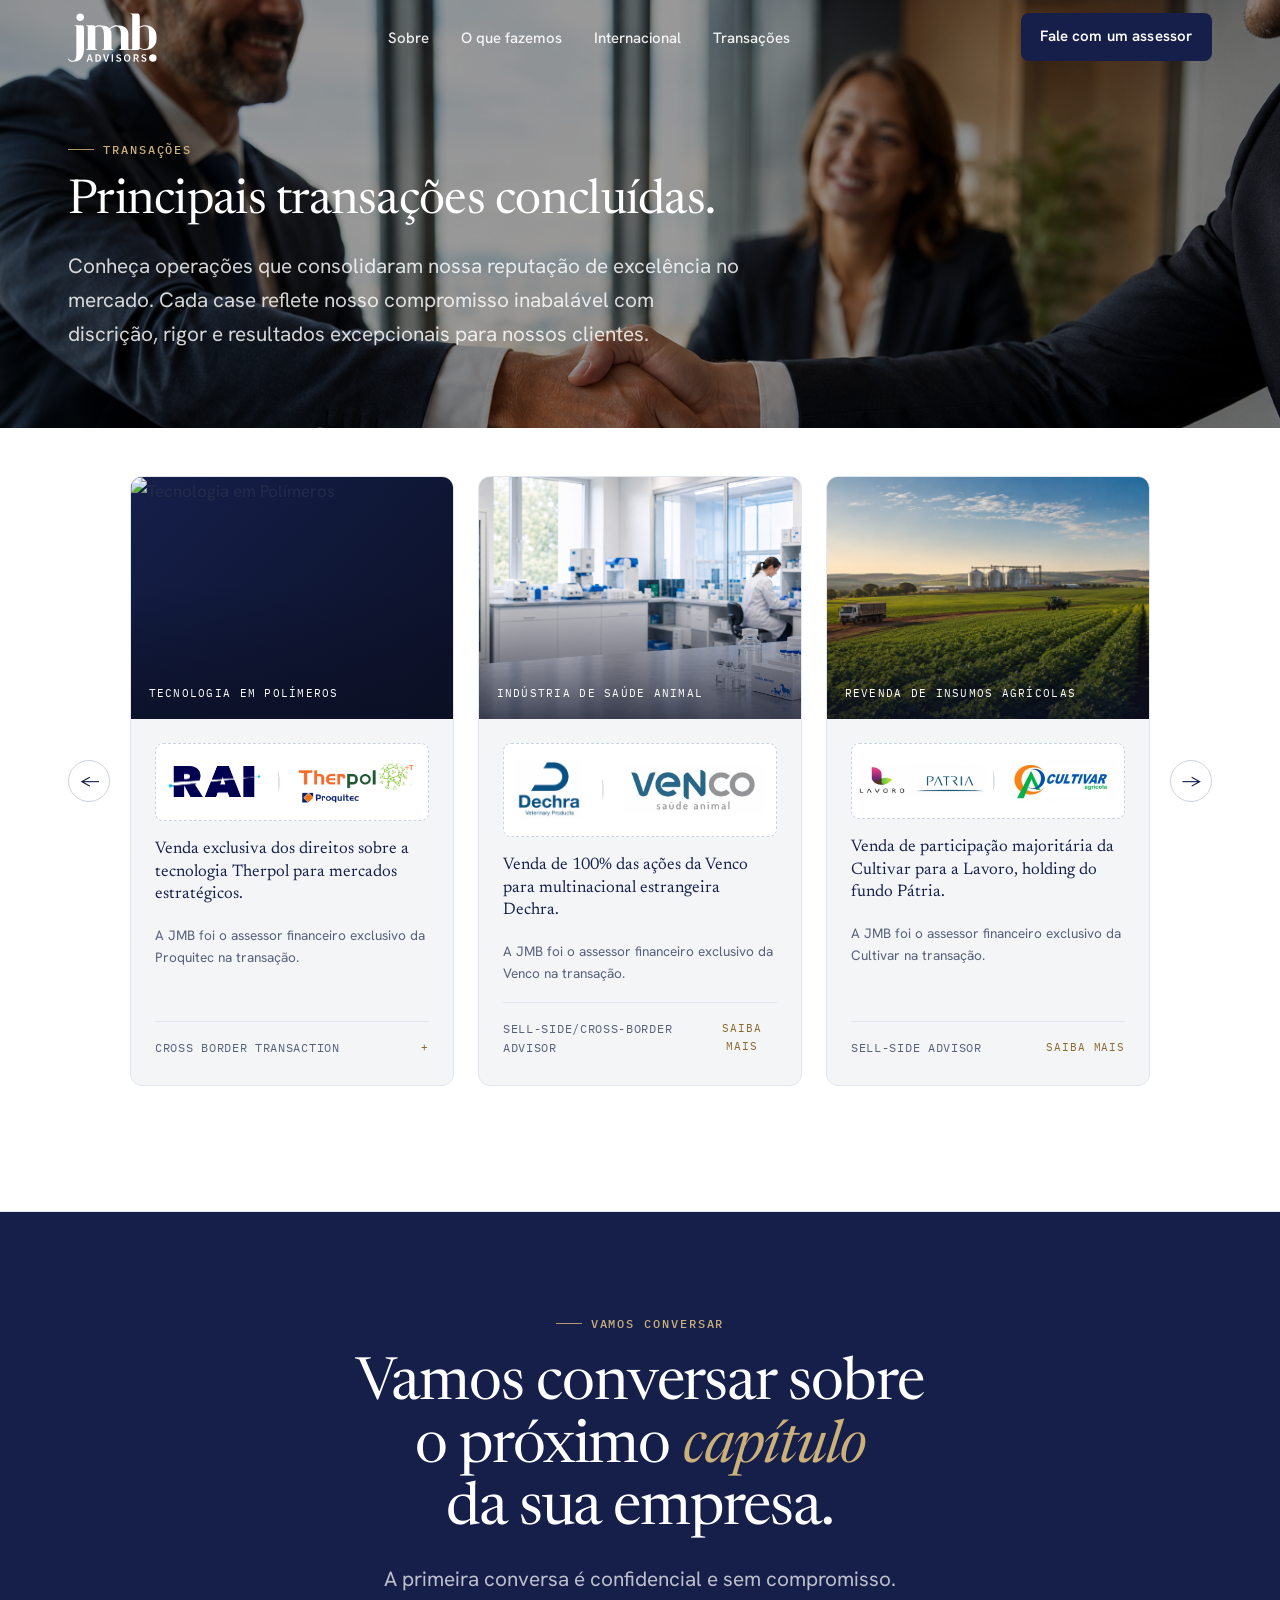
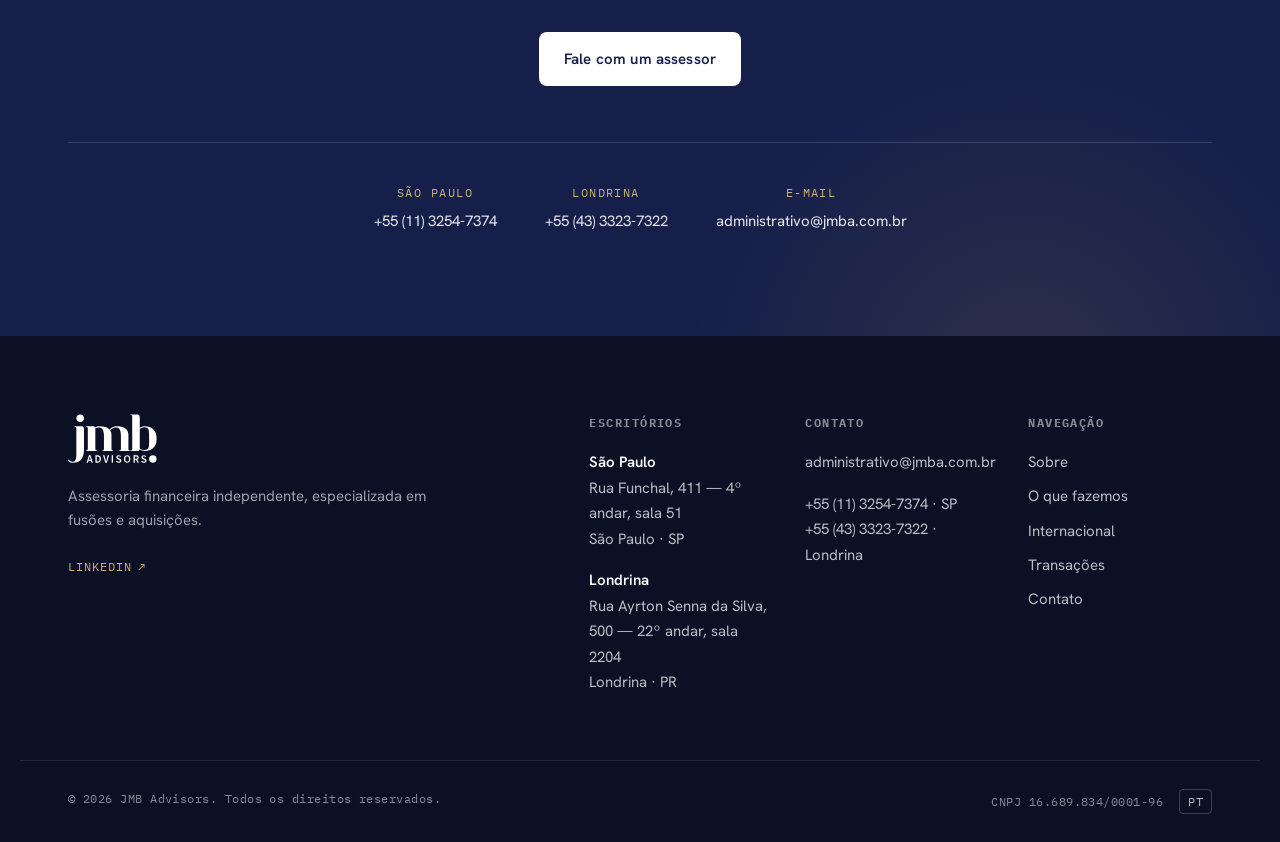
==== commit a7fd7be5: "Substitui "Saiba mais" por símbolo "+" no botão dos deals Co-Authored-By: Claude Haiku 4.5 <noreply@" ====
--- a/transacoes.html
+++ b/transacoes.html
@@ -113,7 +113,7 @@
               <p class="tombstone__caption">A JMB foi o assessor financeiro exclusivo da Proquitec na transação.</p>
               <div class="tombstone__foot">
                 <span class="tombstone__role">Cross border transaction</span>
-                <button class="tombstone__detail-btn" data-deal-id="therpol" aria-label="Saiba mais sobre esta transação">Saiba mais</button>
+                <button class="tombstone__detail-btn" data-deal-id="therpol" aria-label="Saiba mais sobre esta transação">+</button>
               </div>
             </div>
           </li>
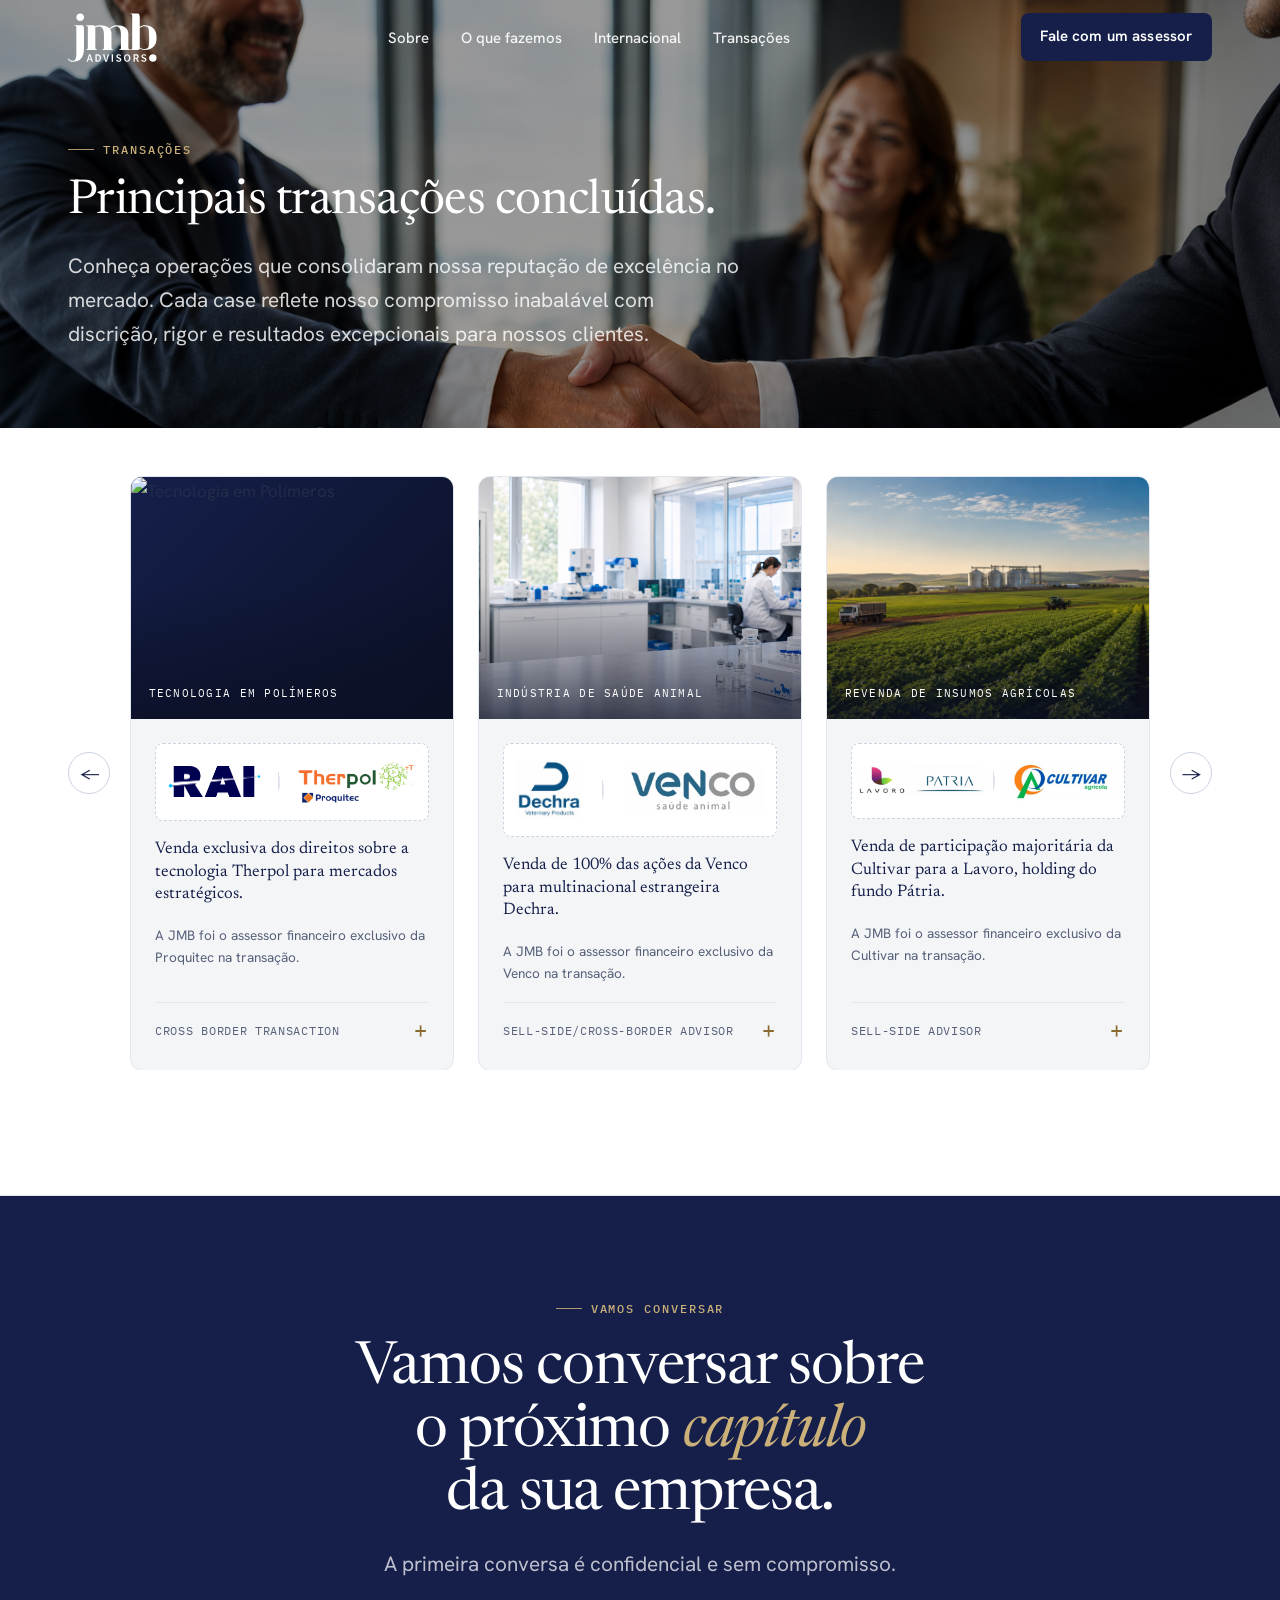
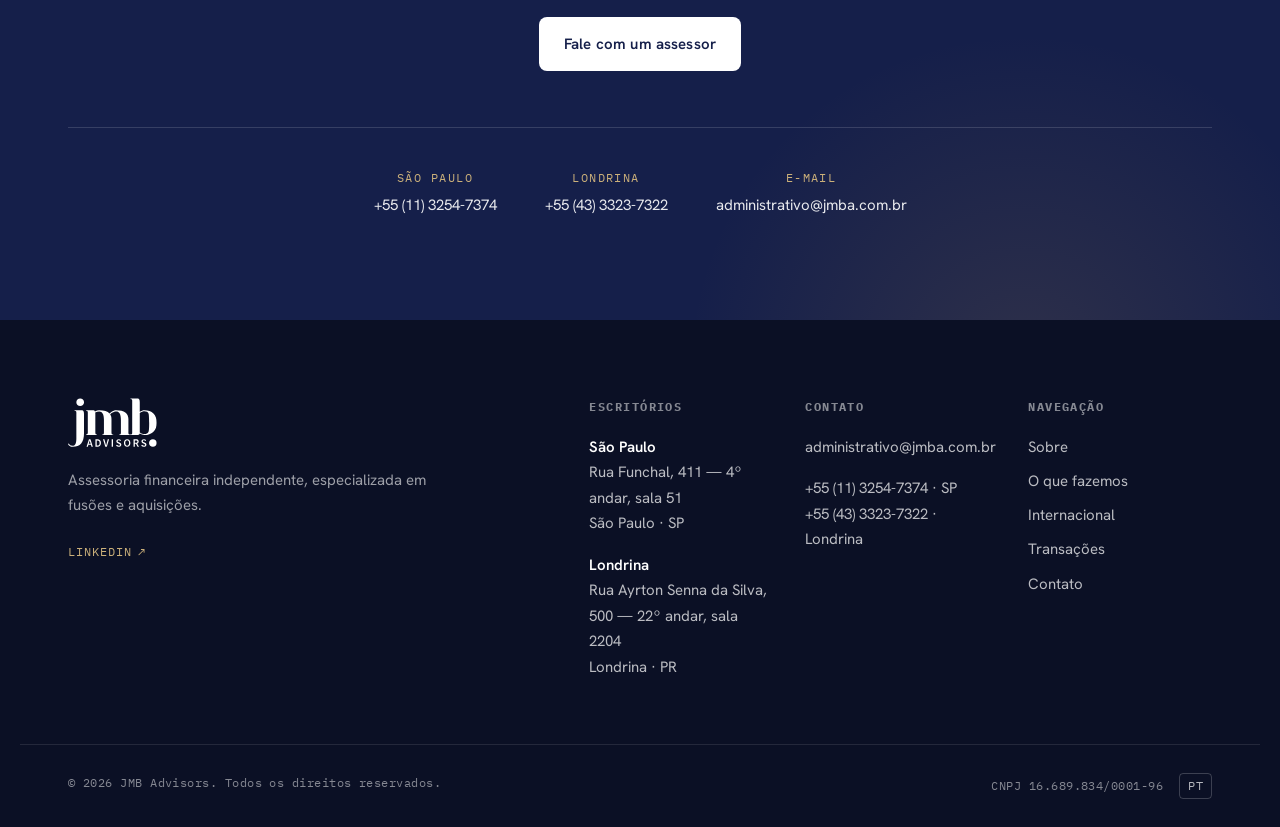
==== commit 8092ea2d: "Substitui "Saiba mais" por "+" em todos os deals e aumenta tamanho do símbolo Co-Authored-By: Claude" ====
--- a/transacoes.html
+++ b/transacoes.html
@@ -132,7 +132,7 @@
               <p class="tombstone__caption">A JMB foi o assessor financeiro exclusivo da Venco na transação.</p>
               <div class="tombstone__foot">
                 <span class="tombstone__role">Sell-side/cross-border advisor</span>
-                <button class="tombstone__detail-btn" data-deal-id="venco" aria-label="Saiba mais sobre esta transação">Saiba mais</button>
+                <button class="tombstone__detail-btn" data-deal-id="venco" aria-label="Saiba mais sobre esta transação">+</button>
               </div>
             </div>
           </li>
@@ -151,7 +151,7 @@
               <p class="tombstone__caption">A JMB foi o assessor financeiro exclusivo da Cultivar na transação.</p>
               <div class="tombstone__foot">
                 <span class="tombstone__role">Sell-side advisor</span>
-                <button class="tombstone__detail-btn" data-deal-id="cultivar" aria-label="Saiba mais sobre esta transação">Saiba mais</button>
+                <button class="tombstone__detail-btn" data-deal-id="cultivar" aria-label="Saiba mais sobre esta transação">+</button>
               </div>
             </div>
           </li>
@@ -170,7 +170,7 @@
               <p class="tombstone__caption">A JMB foi o assessor financeiro exclusivo da Oralsin na transação.</p>
               <div class="tombstone__foot">
                 <span class="tombstone__role">Sell-side advisor</span>
-                <button class="tombstone__detail-btn" data-deal-id="oralsin" aria-label="Saiba mais sobre esta transação">Saiba mais</button>
+                <button class="tombstone__detail-btn" data-deal-id="oralsin" aria-label="Saiba mais sobre esta transação">+</button>
               </div>
             </div>
           </li>
@@ -189,7 +189,7 @@
               <p class="tombstone__caption">A JMB foi o assessor financeiro exclusivo da Starnet na transação.</p>
               <div class="tombstone__foot">
                 <span class="tombstone__role">Sell-side advisor</span>
-                <button class="tombstone__detail-btn" data-deal-id="starnet" aria-label="Saiba mais sobre esta transação">Saiba mais</button>
+                <button class="tombstone__detail-btn" data-deal-id="starnet" aria-label="Saiba mais sobre esta transação">+</button>
               </div>
             </div>
           </li>
--- a/assets/css/styles.css
+++ b/assets/css/styles.css
@@ -890,11 +890,12 @@
 .tombstone__seal { position: absolute; top: 0.3rem; right: 0.3rem; width: 13px; height: 13px; color: var(--mist-strong); }
 .tombstone__detail-btn {
   font-family: var(--font-mono);
-  font-size: 0.68rem; letter-spacing: 0.08em; text-transform: uppercase;
+  font-size: 1.4rem; letter-spacing: 0.08em; text-transform: uppercase;
   color: var(--brass-text);
   background: none; border: none; cursor: pointer;
   padding: 0; margin-left: auto;
   transition: color 0.25s var(--ease);
+  line-height: 1;
 }
 .tombstone__detail-btn:hover, .tombstone__detail-btn:focus-visible {
   color: var(--brass-tint);
